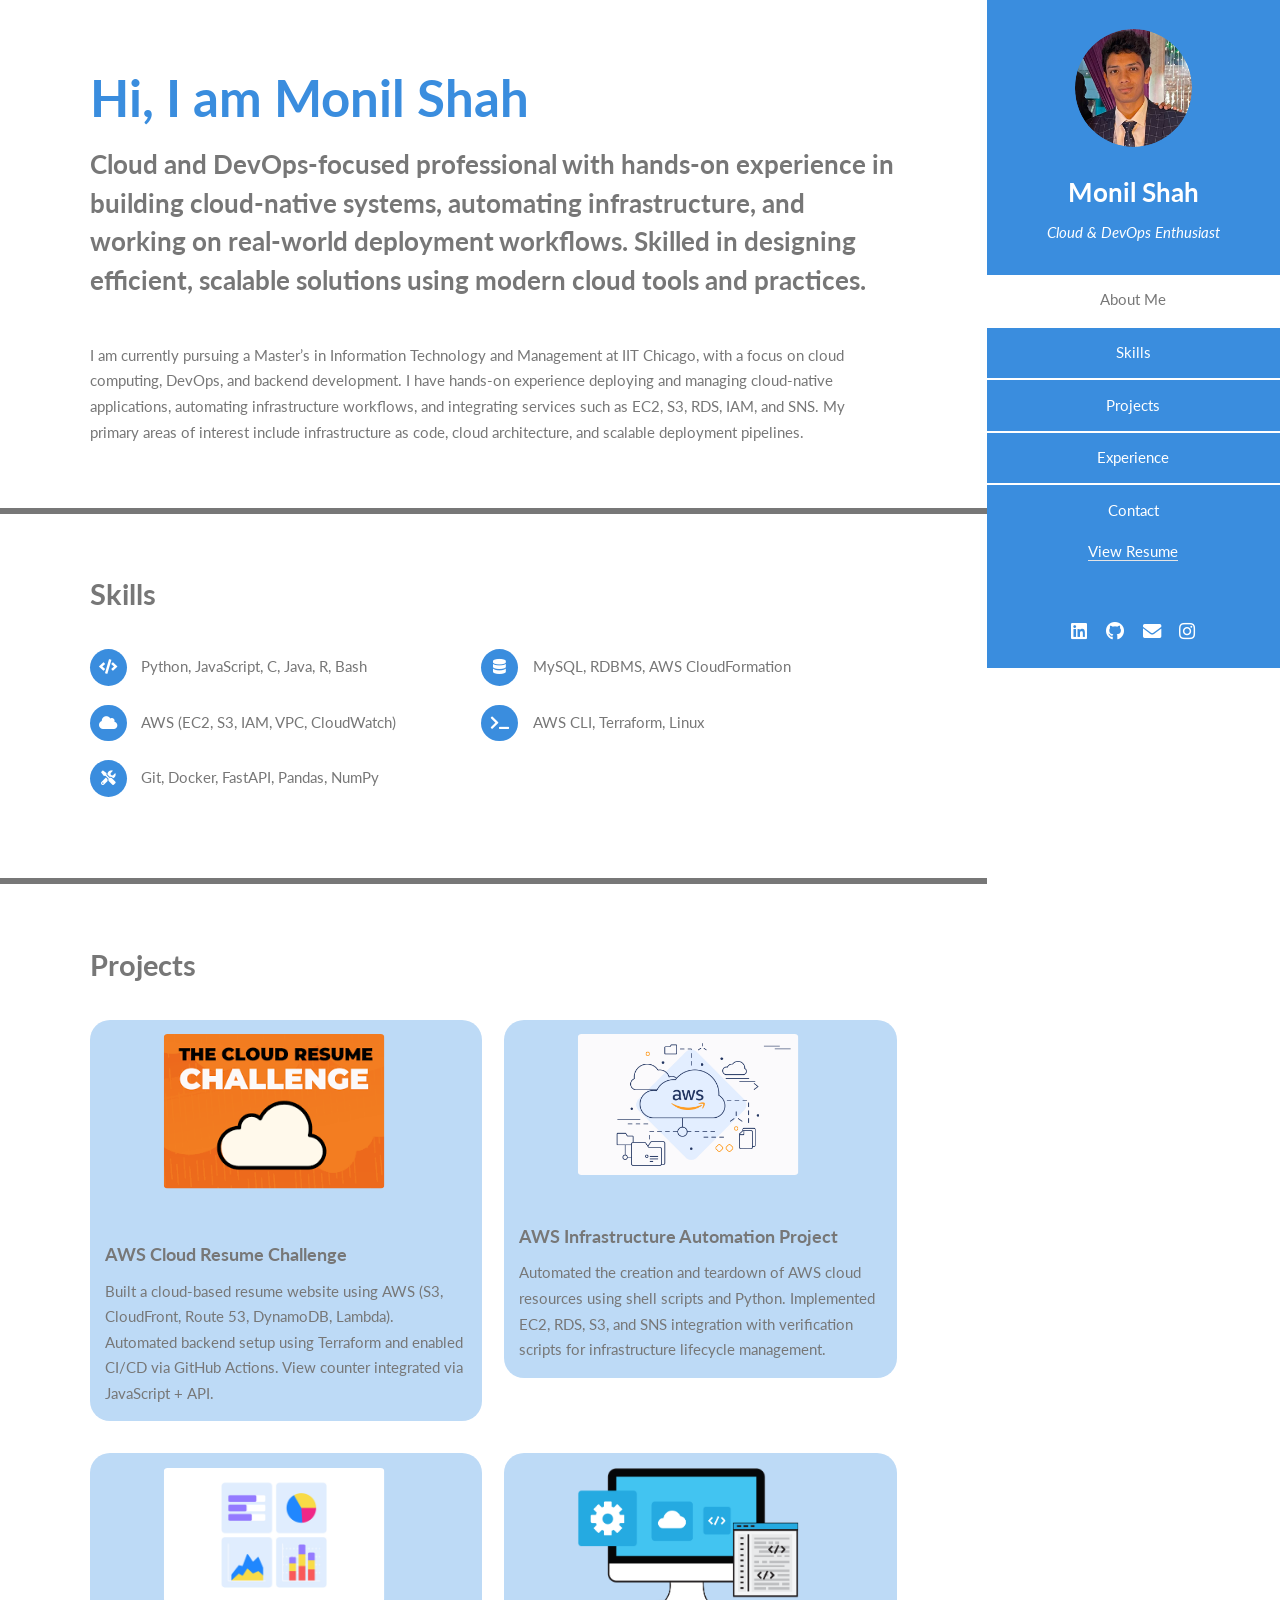
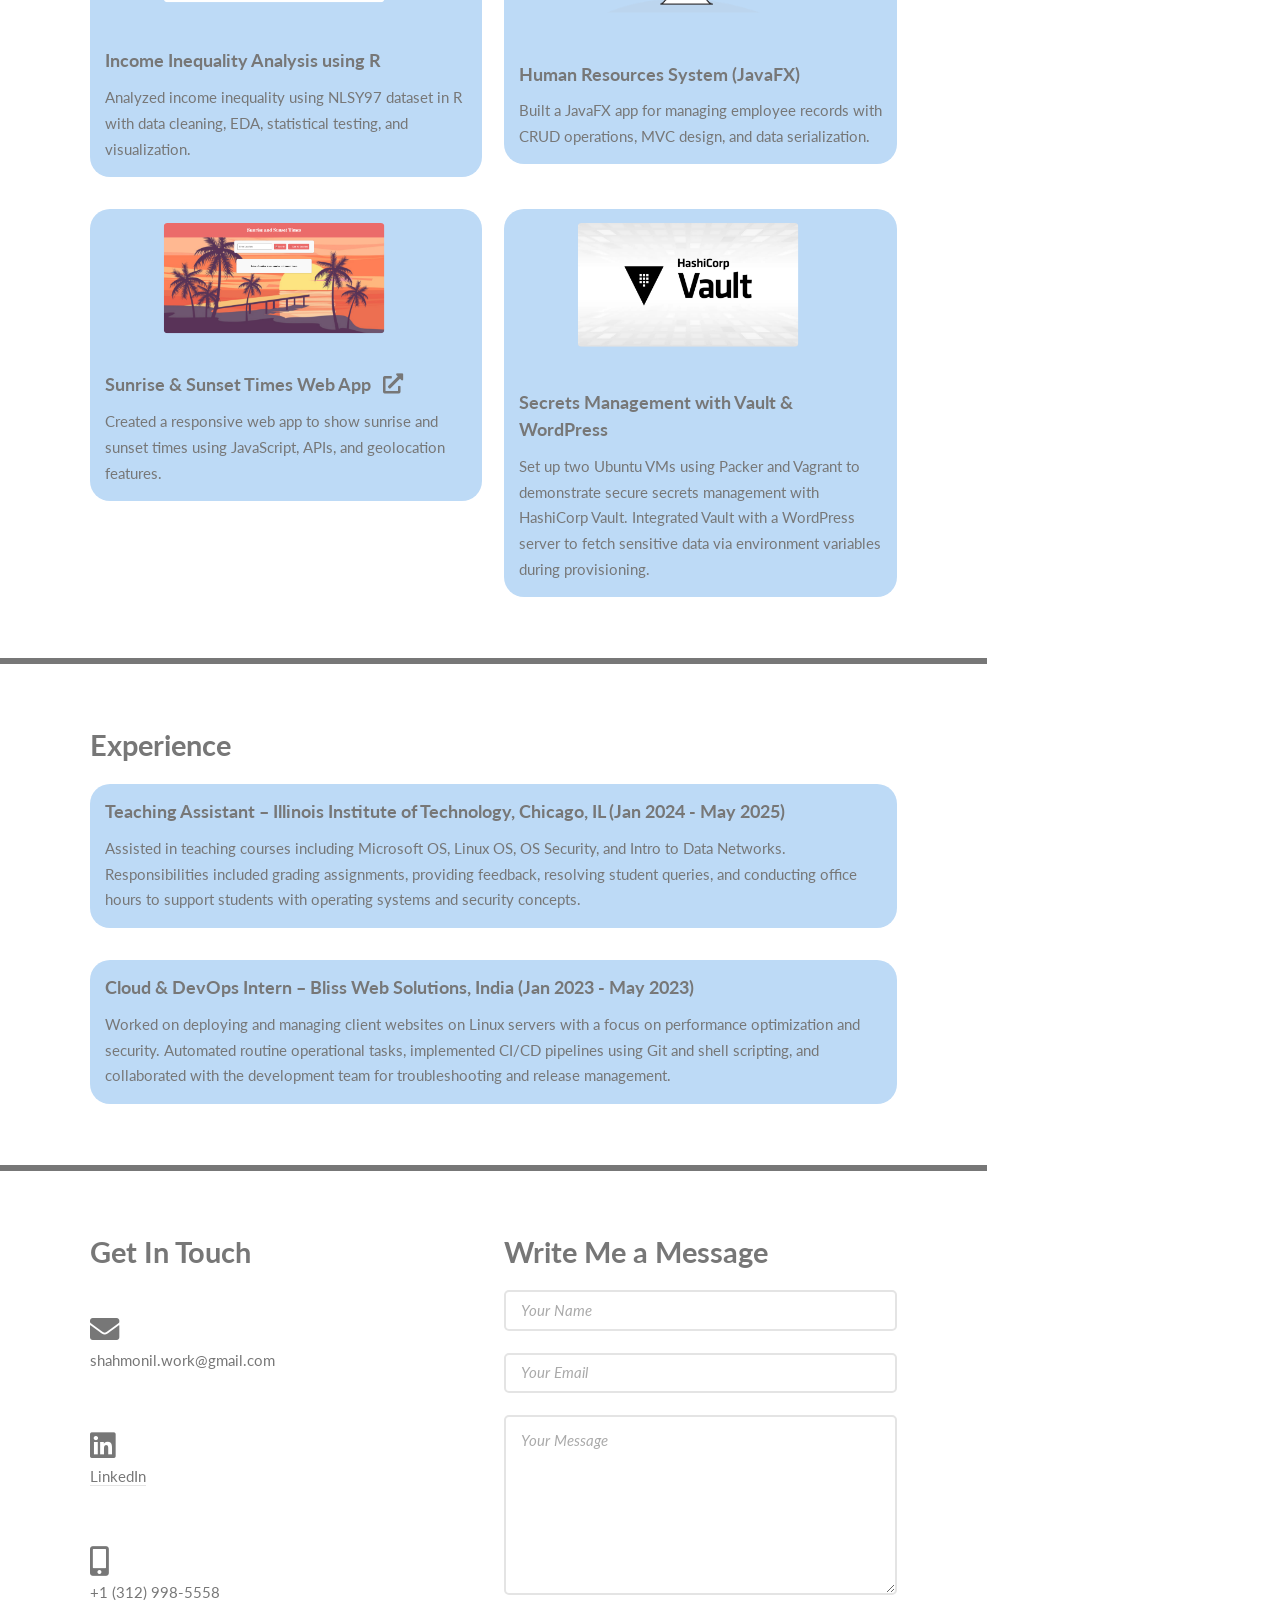
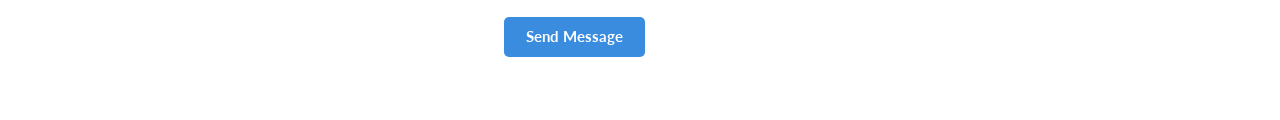
==== index.html @ 6888612b "changed name to index.html for hosting on pages" ====
<!DOCTYPE HTML>

<html>
	<head>
		<title>Monil Shah</title>
		<meta charset="utf-8" />
		<meta name="viewport" content="width=device-width, initial-scale=1, user-scalable=no" />
		<link rel="stylesheet" href="assets/css/main.css" />
	</head>
	<body class="is-preload">

		<!-- Header -->
			<section id="header">
				<header>
					<span class="image avatar"><img src="images/me.jpg" alt="" /></span>
					<h1 id="logo"><a href="#">Monil Shah</a></h1>
					<p>Cloud & DevOps Enthusiast</p>
				</header>
				<nav id="nav">
					<ul>
						<li><a href="#AboutMe" class="active">About Me</a></li>
						<li><a href="#Skills">Skills</a></li>
						<li><a href="#Projects">Projects</a></li>
						<li><a href="#Experience">Experience</a></li>
						<li><a href="#Contact">Contact</a></li>
					</ul>
					<p style="margin-top: 3px;">
						<a href="https://github.com/Monil-23/Portfolio/blob/main/Monil_Resume.pdf" 
						   target="_blank" 
						   rel="noopener noreferrer">
						  View Resume
						</a>
					  </p>

				<!---	<p id="view-counter" style="margin-top: 3px; font-weight: bold;"></p>    #for cloud resume challenge view count -->
				</nav>
				<footer>
					<ul class="icons">
						<li><a href="https://linkedin.com/in/mshah023" class="icon brands fa-linkedin" target="_blank" rel="noopener noreferrer"></a></li>
						<li><a href="https://github.com/Monil-23" class="icon brands fa-github" target="_blank" rel="noopener noreferrer"></a></li>
						<li><a href="mailto:shahmonil.work@gmail.com" class="icon solid fa-envelope" target="_blank" rel="noopener noreferrer"></a></li>
						<li><a href="https://www.instagram.com/monil23_" class="icon brands fa-instagram" target="_blank" rel="noopener noreferrer"></a></li>
					</ul>
				</footer>
			</section>

		<!-- Wrapper -->
			<div id="wrapper">

				<!-- Main -->
					<div id="main">

						<!-- One -->
							<section id="AboutMe">
								<div class="container">
									<header class="major">
										<h2>Hi, I am Monil Shah</h2>
										<p>Cloud and DevOps-focused professional with hands-on experience in building cloud-native systems, automating infrastructure, and working on real-world deployment workflows. Skilled in designing efficient, scalable solutions using modern cloud tools and practices.</p>

									</header>
									<p>I am currently pursuing a Master’s in Information Technology and Management at IIT Chicago, with a focus on cloud computing, DevOps, and backend development.
									   I have hands-on experience deploying and managing cloud-native applications, automating infrastructure workflows, and integrating services such as EC2, S3, RDS, IAM, and SNS. My primary areas of interest include infrastructure as code, cloud architecture, and scalable deployment pipelines.</p>
								</div>
								  
							</section>

						<!-- Two -->
							<section id="Skills">
								<div class="container">
									<h3>Skills</h3>
									<p></p>
									<ul class="feature-icons">
										<li class="icon solid fa-code">Python, JavaScript, C, Java, R, Bash</li>
										<li class="icon solid fa-database">MySQL, RDBMS, AWS CloudFormation</li>
										<li class="icon solid fa-cloud">AWS (EC2, S3, IAM, VPC, CloudWatch)</li>
										<li class="icon solid fa-terminal">AWS CLI, Terraform, Linux</li>
										<li class="icon solid fa-tools">Git, Docker, FastAPI, Pandas, NumPy</li>
									</ul>
									
								</div>
							</section>

						<!-- Three -->
						<section id="Projects">
							<div class="container">
							  <h3>Projects</h3>
							  <p></p>
						  
							  <div class="features">
						  
								<!-- Row 1 -->
								<div class="row">
								  <div class="col-6 col-12-medium">
									<article>
										<a href="https://github.com/Monil-23/aws-cloud-resume-challenge" class="image">
										<img src="images/cloudresume.png" alt="Cloud Resume Challenge Project" />
										</a>
										<div class="inner">
										<h4>
											<a href="https://github.com/Monil-23/aws-cloud-resume-challenge" target="_blank" rel="noopener noreferrer">
											AWS Cloud Resume Challenge
											</a>
										</h4>
										<p>Built a cloud-based resume website using AWS (S3, CloudFront, Route 53, DynamoDB, Lambda). Automated backend setup using Terraform and enabled CI/CD via GitHub Actions. View counter integrated via JavaScript + API.</p>
										</div>
									</article>
								  </div>

								  <div class="col-6 col-12-medium">
									<article>
										<a href="https://github.com/Monil-23/aws-cloud-automation" class="image">
										  <img src="images/aws.png" alt="AWS Automation Project" />
										</a>
										<div class="inner">
										  <h4>
											<a href="https://github.com/Monil-23/aws-cloud-automation" target="_blank" rel="noopener noreferrer">
											  AWS Infrastructure Automation Project
											</a>
										  </h4>
										  <p>Automated the creation and teardown of AWS cloud resources using shell scripts and Python. Implemented EC2, RDS, S3, and SNS integration with verification scripts for infrastructure lifecycle management.</p>
										</div>
									  </article>									  
								  </div>
						  
								  
								</div>
						  
								<!-- Row 2 -->
								<div class="row">
								  <div class="col-6 col-12-medium">
									<article>
									  <a href="https://github.com/Monil-23/r-analysis-income-gender" class="image"><img src="images/data.jpg" alt="" /></a>
									  <div class="inner">
										<h4>
											<a href="https://github.com/Monil-23/r-analysis-income-gender" target="_blank" rel="noopener noreferrer">
												Income Inequality Analysis using R
											</a>
										  </h4>
										<p>Analyzed income inequality using NLSY97 dataset in R with data cleaning, EDA, statistical testing, and visualization.</p>
									  </div>
									</article>
								  </div>

								  <div class="col-6 col-12-medium">
									<article>
									  <a href="https://github.com/Monil-23/JavaProject" class="image"><img src="images/java.png" alt="" /></a>
									  <div class="inner">
										<h4>
											<a href="https://github.com/Monil-23/JavaProject" target="_blank" rel="noopener noreferrer">
												Human Resources System (JavaFX)
											</a>
										  </h4>
										<p>Built a JavaFX app for managing employee records with CRUD operations, MVC design, and data serialization.</p>
									  </div>
									</article>
								  </div>
								</div>
								  
								  
						  
								<!-- Row 3 -->
								<div class="row">
								  <div class="col-6 col-12-medium">
									<article>
									  <a href="https://github.com/Monil-23/WebApp" class="image"><img src="images/Web.png" alt="" /></a>
									  <div class="inner">

										<h4>
											<a href="https://github.com/Monil-23/WebApp" target="_blank" rel="noopener noreferrer">
												Sunrise & Sunset Times Web App &nbsp; 
											</a>
											<a href="https://monil-23.github.io/WebApp/" target="_blank" class="icon solid fa-external-link-alt" style="font-size: 1.1em;" title="Go to website"></a>
										  </h4>

										<p>Created a responsive web app to show sunrise and sunset times using JavaScript, APIs, and geolocation features.</p>
									  </div>
									</article>
								  </div>

								  <div class="col-6 col-12-medium">
									<article>
									  <a href="https://github.com/Monil-23/vault-packer-wordpress-project" class="image"><img src="images/vault.jpg" alt="" /></a>
									  <div class="inner">
										<h4>
											<a href="https://github.com/Monil-23/vault-packer-wordpress-project" target="_blank" rel="noopener noreferrer">
												Secrets Management with Vault & WordPress
											</a>
										  </h4>
										<p>Set up two Ubuntu VMs using Packer and Vagrant to demonstrate secure secrets management with HashiCorp Vault. Integrated Vault with a WordPress server to fetch sensitive data via environment variables during provisioning.</p>
									  </div>
									</article>
								  </div>
						  
								 <!-- <div class="col-6 col-12-medium">
									<article>
									  <a href="#" class="image"><img src="images/pic02.jpg" alt="" /></a>
									  <div class="inner">
										<h4>Project 6 Title</h4>
										<p>Short description of your 6th project goes here. Add key features or tech stack summary.</p>
									  </div>
									</article>
								  </div>-->
								</div>
						  
							  </div> 
						  
							</div>
						  </section>
						  
					
						<!-- four -->
						<section id="Experience">
							<div class="container">
							  <h3>Experience</h3>
						  
							  <div class="features">
						  
								<div class="row">
									<div class="col-12">
										<article>
											<div class="inner">
											  <h4>Teaching Assistant – Illinois Institute of Technology, Chicago, IL (Jan 2024 - May 2025)</h4>
											  <p>Assisted in teaching courses including Microsoft OS, Linux OS, OS Security, and Intro to Data Networks. Responsibilities included grading assignments, providing feedback, resolving student queries, and conducting office hours to support students with operating systems and security concepts.</p>
											</div>
										  </article>									  
									</div>
								  <div class="col-12">
									<article>
										<div class="inner">
										  <h4>Cloud & DevOps Intern – Bliss Web Solutions, India (Jan 2023 - May 2023)</h4>
										  <p>Worked on deploying and managing client websites on Linux servers with a focus on performance optimization and security. Automated routine operational tasks, implemented CI/CD pipelines using Git and shell scripting, and collaborated with the development team for troubleshooting and release management.</p>
										</div>
									  </article>
									  
								  </div>
						  	   </div>
						  	 </div>
							</div>
						  </section>

							<section id="Contact">
								<div class="container">
								  <div class="row">
							  
									<div class="col-6 col-12-medium">
										<h3>Get In Touch</h3><br>
									  
										<div class="contact-info">
									  
										  <p>
											<a href="mailto:shahmonil.work@gmail.com" class="icon solid fa-envelope fa-2x" target="_blank" rel="noopener noreferrer">
											  <span class="label">Email</span>
											</a><br>
											shahmonil.work@gmail.com
										  </p><br>
									  
										  <p>
											<a href="https://linkedin.com/in/mshah023" class="icon brands fa-linkedin fa-2x" target="_blank" rel="noopener noreferrer"></a><br>
											<a href="https://linkedin.com/in/mshah023" target="_blank" rel="noopener noreferrer">
											  LinkedIn
											</a>
										  </p>
										  <br>
									  
										  <p>
											<i class="icon solid fa-mobile-alt fa-2x"></i><br>
											+1 (312) 998-5558
										  </p>
									  
										</div>
									  </div>
									  
							  
									<!-- RIGHT SIDE -->
									<div class="col-6 col-12-medium">
									  <h3>Write Me a Message</h3>
									  <form method="post" action="#">
										<div class="row gtr-uniform">
										  <div class="col-12">
											<input type="text" name="name" id="name" placeholder="Your Name" />
										  </div>
										  <div class="col-12">
											<input type="email" name="email" id="email" placeholder="Your Email" />
										  </div>
										  <div class="col-12">
											<textarea name="message" id="message" placeholder="Your Message" rows="6"></textarea>
										  </div>
										  <div class="col-12">
											<ul class="actions">
											  <li><input type="submit" value="Send Message" class="primary" /></li>
											</ul>
										  </div>
										</div>
									  </form>
									</div>
							  
								  </div>
								</div>
							  </section>
					</div>

			</div>

		<!-- Scripts -->
			<script src="assets/js/jquery.min.js"></script>
			<script src="assets/js/jquery.scrollex.min.js"></script>
			<script src="assets/js/jquery.scrolly.min.js"></script>
			<script src="assets/js/browser.min.js"></script>
			<script src="assets/js/breakpoints.min.js"></script>
			<script src="assets/js/util.js"></script>
			<script src="assets/js/main.js"></script>

	</body>
</html>
---- assets/css/main.css ----
@import url("fontawesome-all.min.css");
@import url("https://fonts.googleapis.com/css?family=Lato:400,400italic,700,700italic|Source+Code+Pro:400");


html, body, div, span, applet, object,
iframe, h1, h2, h3, h4, h5, h6, p, blockquote,
pre, a, abbr, acronym, address, big, cite,
code, del, dfn, em, img, ins, kbd, q, s, samp,
small, strike, strong, sub, sup, tt, var, b,
u, i, center, dl, dt, dd, ol, ul, li, fieldset,
form, label, legend, table, caption, tbody,
tfoot, thead, tr, th, td, article, aside,
canvas, details, embed, figure, figcaption,
footer, header, hgroup, menu, nav, output, ruby,
section, summary, time, mark, audio, video {
	margin: 0;
	padding: 0;
	border: 0;
	font-size: 100%;
	font: inherit;
	vertical-align: baseline;}

article, aside, details, figcaption, figure,
footer, header, hgroup, menu, nav, section {
	display: block;}

body {
	line-height: 1;
}

ol, ul {
	list-style: none;
}

blockquote, q {
	quotes: none;
}

	blockquote:before, blockquote:after, q:before, q:after {
		content: '';
		content: none;
	}

table {
	border-collapse: collapse;
	border-spacing: 0;
}

body {
	-webkit-text-size-adjust: none;
}

mark {
	background-color: transparent;
	color: inherit;
}

input::-moz-focus-inner {
	border: 0;
	padding: 0;
}

input, select, textarea {
	-moz-appearance: none;
	-webkit-appearance: none;
	-ms-appearance: none;
	appearance: none;
}

/* Basic */

	html {
		box-sizing: border-box;
	}

	*, *:before, *:after {
		box-sizing: inherit;
	}

	body {
		background-color: #ffffff;
  		
	}

		body.is-preload *, body.is-preload *:before, body.is-preload *:after {
			-moz-animation: none !important;
			-webkit-animation: none !important;
			-ms-animation: none !important;
			animation: none !important;
			-moz-transition: none !important;
			-webkit-transition: none !important;
			-ms-transition: none !important;
			transition: none !important;
		}

	body, input, select, textarea {
		color: #777;   /* linkedin, mail and phone section and sub writings*/
		font-family: "Lato", sans-serif;
		font-size: 16pt;
		font-weight: 400;
		line-height: 1.75em;
	}

	a {
		-moz-transition: color 0.2s ease-in-out, border-color 0.2s ease-in-out;
		-webkit-transition: color 0.2s ease-in-out, border-color 0.2s ease-in-out;
		-ms-transition: color 0.2s ease-in-out, border-color 0.2s ease-in-out;
		transition: color 0.2s ease-in-out, border-color 0.2s ease-in-out;
		border-bottom: solid 1px #e4e4e4;
		color: inherit;
		text-decoration: none;
	}

		a:hover {
			border-bottom-color: transparent;
			color: #e8e4e4 !important; /* links hovering  */
		}

	strong, b {
		color: #777;
		font-weight: 700;
	}

	em, i {
		font-style: italic;
	}

	p {
		margin: 0 0 2.25em 0;
	}

	h1, h2, h3, h4, h5, h6 {
		color: #777;
		font-weight: 700;
		line-height: 1em;
		margin: 0 0 0.5625em 0;
	}

		h1 a, h2 a, h3 a, h4 a, h5 a, h6 a {
			border: 0;
			color: inherit;
			text-decoration: none;
		}

	h2 {
		font-size: 2em;
		line-height: 1.5em;
	}

	h3 {
		font-size: 2em;
		line-height: 1.5em;
	}

	h4 {
		font-size: 1.25em;
		line-height: 1.5em;
	}

	h5 {
		font-size: 0.9em;
		line-height: 1.5em;
	}

	h6 {
		font-size: 0.7em;
		line-height: 1.5em;
	}

	sub {
		font-size: 0.8em;
		position: relative;
		top: 0.5em;
	}

	sup {
		font-size: 0.8em;
		position: relative;
		top: -0.5em;
	}

	hr {
		border: 0;
		border-bottom: solid 2px #f4f4f4;
		margin: 2.25em 0;
	}

		hr.major {
			margin: 3.375em 0;
		}

	blockquote {
		border-left: solid 8px #777; /* don't know */
		font-style: italic;
		margin: 0 0 2.25em 0;
		padding: 0.5em 0 0.5em 2em;
	}

	code {
		background: #f4f4f4;
		border-radius: 5px;
		color: #555;
		font-family: "Source Code Pro", monospace;
		font-size: 0.9em;
		margin: 0 0.25em;
		padding: 0.25em 0.65em;
	}

	pre {
		font-family: "Source Code Pro", monospace;
		font-size: 0.9em;
		margin: 0 0 2.25em 0;
	}

		pre code {
			-webkit-overflow-scrolling: touch;
			display: block;
			line-height: 1.5em;
			overflow-x: auto;
			padding: 1em 1.5em;
		}

	.align-left {
		text-align: left;
	}

	.align-center {
		text-align: center;
	}

	.align-right {
		text-align: right;
	}

/* Row */

	.row {
		display: flex;
		flex-wrap: wrap;
		box-sizing: border-box;
		align-items: stretch;
	}

		.row > * {
			box-sizing: border-box;
		}

		.row.gtr-uniform > * > :last-child {
			margin-bottom: 0;
		}

		.row.aln-left {
			justify-content: flex-start;
		}

		.row.aln-center {
			justify-content: center;
		}

		.row.aln-right {
			justify-content: flex-end;
		}

		.row.aln-top {
			align-items: flex-start;
		}

		.row.aln-middle {
			align-items: center;
		}

		.row.aln-bottom {
			align-items: flex-end;
		}

		.row > .imp {
			order: -1;
		}

		.row > .col-1 {
			width: 8.33333%;
		}

		.row > .off-1 {
			margin-left: 8.33333%;
		}

		.row > .col-2 {
			width: 16.66667%;
		}

		.row > .off-2 {
			margin-left: 16.66667%;
		}

		.row > .col-3 {
			width: 25%;
		}

		.row > .off-3 {
			margin-left: 25%;
		}

		.row > .col-4 {
			width: 33.33333%;
		}

		.row > .off-4 {
			margin-left: 33.33333%;
		}

		.row > .col-5 {
			width: 41.66667%;
		}

		.row > .off-5 {
			margin-left: 41.66667%;
		}

		.row > .col-6 {
			width: 50%;
		}

		.row > .off-6 {
			margin-left: 50%;
		}

		.row > .col-7 {
			width: 58.33333%;
		}

		.row > .off-7 {
			margin-left: 58.33333%;
		}

		.row > .col-8 {
			width: 66.66667%;
		}

		.row > .off-8 {
			margin-left: 66.66667%;
		}

		.row > .col-9 {
			width: 75%;
		}

		.row > .off-9 {
			margin-left: 75%;
		}

		.row > .col-10 {
			width: 83.33333%;
		}

		.row > .off-10 {
			margin-left: 83.33333%;
		}

		.row > .col-11 {
			width: 91.66667%;
		}

		.row > .off-11 {
			margin-left: 91.66667%;
		}

		.row > .col-12 {
			width: 100%;
		}

		.row > .off-12 {
			margin-left: 100%;
		}

		.row.gtr-0 {
			margin-top: 0;
			margin-left: 0em;
		}

			.row.gtr-0 > * {
				padding: 0 0 0 0em;
			}

			.row.gtr-0.gtr-uniform {
				margin-top: 0em;
			}

				.row.gtr-0.gtr-uniform > * {
					padding-top: 0em;
				}

		.row.gtr-25 {
			margin-top: 0;
			margin-left: -0.5em;
		}

			.row.gtr-25 > * {
				padding: 0 0 0 0.5em;
			}

			.row.gtr-25.gtr-uniform {
				margin-top: -0.5em;
			}

				.row.gtr-25.gtr-uniform > * {
					padding-top: 0.5em;
				}

		.row.gtr-50 {
			margin-top: 0;
			margin-left: -1em;
		}

			.row.gtr-50 > * {
				padding: 0 0 0 1em;
			}

			.row.gtr-50.gtr-uniform {
				margin-top: -1em;
			}

				.row.gtr-50.gtr-uniform > * {
					padding-top: 1em;
				}

		.row {
			margin-top: 0;
			margin-left: -2em;
		}

			.row > * {
				padding: 0 0 0 2em;
			}

			.row.gtr-uniform {
				margin-top: -2em;
			}

				.row.gtr-uniform > * {
					padding-top: 2em;
				}

		.row.gtr-150 {
			margin-top: 0;
			margin-left: -3em;
		}

			.row.gtr-150 > * {
				padding: 0 0 0 3em;
			}

			.row.gtr-150.gtr-uniform {
				margin-top: -3em;
			}

				.row.gtr-150.gtr-uniform > * {
					padding-top: 3em;
				}

		.row.gtr-200 {
			margin-top: 0;
			margin-left: -4em;
		}

			.row.gtr-200 > * {
				padding: 0 0 0 4em;
			}

			.row.gtr-200.gtr-uniform {
				margin-top: -4em;
			}

				.row.gtr-200.gtr-uniform > * {
					padding-top: 4em;
				}

		@media screen and (max-width: 1680px) {

			.row {
				display: flex;
				flex-wrap: wrap;
				box-sizing: border-box;
				align-items: stretch;
			}

				.row > * {
					box-sizing: border-box;
				}

				.row.gtr-uniform > * > :last-child {
					margin-bottom: 0;
				}

				.row.aln-left {
					justify-content: flex-start;
				}

				.row.aln-center {
					justify-content: center;
				}

				.row.aln-right {
					justify-content: flex-end;
				}

				.row.aln-top {
					align-items: flex-start;
				}

				.row.aln-middle {
					align-items: center;
				}

				.row.aln-bottom {
					align-items: flex-end;
				}

				.row > .imp-xlarge {
					order: -1;
				}

				.row > .col-1-xlarge {
					width: 8.33333%;
				}

				.row > .off-1-xlarge {
					margin-left: 8.33333%;
				}

				.row > .col-2-xlarge {
					width: 16.66667%;
				}

				.row > .off-2-xlarge {
					margin-left: 16.66667%;
				}

				.row > .col-3-xlarge {
					width: 25%;
				}

				.row > .off-3-xlarge {
					margin-left: 25%;
				}

				.row > .col-4-xlarge {
					width: 33.33333%;
				}

				.row > .off-4-xlarge {
					margin-left: 33.33333%;
				}

				.row > .col-5-xlarge {
					width: 41.66667%;
				}

				.row > .off-5-xlarge {
					margin-left: 41.66667%;
				}

				.row > .col-6-xlarge {
					width: 50%;
				}

				.row > .off-6-xlarge {
					margin-left: 50%;
				}

				.row > .col-7-xlarge {
					width: 58.33333%;
				}

				.row > .off-7-xlarge {
					margin-left: 58.33333%;
				}

				.row > .col-8-xlarge {
					width: 66.66667%;
				}

				.row > .off-8-xlarge {
					margin-left: 66.66667%;
				}

				.row > .col-9-xlarge {
					width: 75%;
				}

				.row > .off-9-xlarge {
					margin-left: 75%;
				}

				.row > .col-10-xlarge {
					width: 83.33333%;
				}

				.row > .off-10-xlarge {
					margin-left: 83.33333%;
				}

				.row > .col-11-xlarge {
					width: 91.66667%;
				}

				.row > .off-11-xlarge {
					margin-left: 91.66667%;
				}

				.row > .col-12-xlarge {
					width: 100%;
				}

				.row > .off-12-xlarge {
					margin-left: 100%;
				}

				.row.gtr-0 {
					margin-top: 0;
					margin-left: 0em;
				}

					.row.gtr-0 > * {
						padding: 0 0 0 0em;
					}

					.row.gtr-0.gtr-uniform {
						margin-top: 0em;
					}

						.row.gtr-0.gtr-uniform > * {
							padding-top: 0em;
						}

				.row.gtr-25 {
					margin-top: 0;
					margin-left: -0.5em;
				}

					.row.gtr-25 > * {
						padding: 0 0 0 0.5em;
					}

					.row.gtr-25.gtr-uniform {
						margin-top: -0.5em;
					}

						.row.gtr-25.gtr-uniform > * {
							padding-top: 0.5em;
						}

				.row.gtr-50 {
					margin-top: 0;
					margin-left: -1em;
				}

					.row.gtr-50 > * {
						padding: 0 0 0 1em;
					}

					.row.gtr-50.gtr-uniform {
						margin-top: -1em;
					}

						.row.gtr-50.gtr-uniform > * {
							padding-top: 1em;
						}

				.row {
					margin-top: 0;
					margin-left: -2em;
				}

					.row > * {
						padding: 0 0 0 2em;
					}

					.row.gtr-uniform {
						margin-top: -2em;
					}

						.row.gtr-uniform > * {
							padding-top: 2em;
						}

				.row.gtr-150 {
					margin-top: 0;
					margin-left: -3em;
				}

					.row.gtr-150 > * {
						padding: 0 0 0 3em;
					}

					.row.gtr-150.gtr-uniform {
						margin-top: -3em;
					}

						.row.gtr-150.gtr-uniform > * {
							padding-top: 3em;
						}

				.row.gtr-200 {
					margin-top: 0;
					margin-left: -4em;
				}

					.row.gtr-200 > * {
						padding: 0 0 0 4em;
					}

					.row.gtr-200.gtr-uniform {
						margin-top: -4em;
					}

						.row.gtr-200.gtr-uniform > * {
							padding-top: 4em;
						}

		}

		@media screen and (max-width: 1280px) {

			.row {
				display: flex;
				flex-wrap: wrap;
				box-sizing: border-box;
				align-items: stretch;
			}

				.row > * {
					box-sizing: border-box;
				}

				.row.gtr-uniform > * > :last-child {
					margin-bottom: 0;
				}

				.row.aln-left {
					justify-content: flex-start;
				}

				.row.aln-center {
					justify-content: center;
				}

				.row.aln-right {
					justify-content: flex-end;
				}

				.row.aln-top {
					align-items: flex-start;
				}

				.row.aln-middle {
					align-items: center;
				}

				.row.aln-bottom {
					align-items: flex-end;
				}

				.row > .imp-large {
					order: -1;
				}

				.row > .col-1-large {
					width: 8.33333%;
				}

				.row > .off-1-large {
					margin-left: 8.33333%;
				}

				.row > .col-2-large {
					width: 16.66667%;
				}

				.row > .off-2-large {
					margin-left: 16.66667%;
				}

				.row > .col-3-large {
					width: 25%;
				}

				.row > .off-3-large {
					margin-left: 25%;
				}

				.row > .col-4-large {
					width: 33.33333%;
				}

				.row > .off-4-large {
					margin-left: 33.33333%;
				}

				.row > .col-5-large {
					width: 41.66667%;
				}

				.row > .off-5-large {
					margin-left: 41.66667%;
				}

				.row > .col-6-large {
					width: 50%;
				}

				.row > .off-6-large {
					margin-left: 50%;
				}

				.row > .col-7-large {
					width: 58.33333%;
				}

				.row > .off-7-large {
					margin-left: 58.33333%;
				}

				.row > .col-8-large {
					width: 66.66667%;
				}

				.row > .off-8-large {
					margin-left: 66.66667%;
				}

				.row > .col-9-large {
					width: 75%;
				}

				.row > .off-9-large {
					margin-left: 75%;
				}

				.row > .col-10-large {
					width: 83.33333%;
				}

				.row > .off-10-large {
					margin-left: 83.33333%;
				}

				.row > .col-11-large {
					width: 91.66667%;
				}

				.row > .off-11-large {
					margin-left: 91.66667%;
				}

				.row > .col-12-large {
					width: 100%;
				}

				.row > .off-12-large {
					margin-left: 100%;
				}

				.row.gtr-0 {
					margin-top: 0;
					margin-left: 0em;
				}

					.row.gtr-0 > * {
						padding: 0 0 0 0em;
					}

					.row.gtr-0.gtr-uniform {
						margin-top: 0em;
					}

						.row.gtr-0.gtr-uniform > * {
							padding-top: 0em;
						}

				.row.gtr-25 {
					margin-top: 0;
					margin-left: -0.375em;
				}

					.row.gtr-25 > * {
						padding: 0 0 0 0.375em;
					}

					.row.gtr-25.gtr-uniform {
						margin-top: -0.375em;
					}

						.row.gtr-25.gtr-uniform > * {
							padding-top: 0.375em;
						}

				.row.gtr-50 {
					margin-top: 0;
					margin-left: -0.75em;
				}

					.row.gtr-50 > * {
						padding: 0 0 0 0.75em;
					}

					.row.gtr-50.gtr-uniform {
						margin-top: -0.75em;
					}

						.row.gtr-50.gtr-uniform > * {
							padding-top: 0.75em;
						}

				.row {
					margin-top: 0;
					margin-left: -1.5em;
				}

					.row > * {
						padding: 0 0 0 1.5em;
					}

					.row.gtr-uniform {
						margin-top: -1.5em;
					}

						.row.gtr-uniform > * {
							padding-top: 1.5em;
						}

				.row.gtr-150 {
					margin-top: 0;
					margin-left: -2.25em;
				}

					.row.gtr-150 > * {
						padding: 0 0 0 2.25em;
					}

					.row.gtr-150.gtr-uniform {
						margin-top: -2.25em;
					}

						.row.gtr-150.gtr-uniform > * {
							padding-top: 2.25em;
						}

				.row.gtr-200 {
					margin-top: 0;
					margin-left: -3em;
				}

					.row.gtr-200 > * {
						padding: 0 0 0 3em;
					}

					.row.gtr-200.gtr-uniform {
						margin-top: -3em;
					}

						.row.gtr-200.gtr-uniform > * {
							padding-top: 3em;
						}

		}

		@media screen and (max-width: 1024px) {

			.row {
				display: flex;
				flex-wrap: wrap;
				box-sizing: border-box;
				align-items: stretch;
			}

				.row > * {
					box-sizing: border-box;
				}

				.row.gtr-uniform > * > :last-child {
					margin-bottom: 0;
				}

				.row.aln-left {
					justify-content: flex-start;
				}

				.row.aln-center {
					justify-content: center;
				}

				.row.aln-right {
					justify-content: flex-end;
				}

				.row.aln-top {
					align-items: flex-start;
				}

				.row.aln-middle {
					align-items: center;
				}

				.row.aln-bottom {
					align-items: flex-end;
				}

				.row > .imp-medium {
					order: -1;
				}

				.row > .col-1-medium {
					width: 8.33333%;
				}

				.row > .off-1-medium {
					margin-left: 8.33333%;
				}

				.row > .col-2-medium {
					width: 16.66667%;
				}

				.row > .off-2-medium {
					margin-left: 16.66667%;
				}

				.row > .col-3-medium {
					width: 25%;
				}

				.row > .off-3-medium {
					margin-left: 25%;
				}

				.row > .col-4-medium {
					width: 33.33333%;
				}

				.row > .off-4-medium {
					margin-left: 33.33333%;
				}

				.row > .col-5-medium {
					width: 41.66667%;
				}

				.row > .off-5-medium {
					margin-left: 41.66667%;
				}

				.row > .col-6-medium {
					width: 50%;
				}

				.row > .off-6-medium {
					margin-left: 50%;
				}

				.row > .col-7-medium {
					width: 58.33333%;
				}

				.row > .off-7-medium {
					margin-left: 58.33333%;
				}

				.row > .col-8-medium {
					width: 66.66667%;
				}

				.row > .off-8-medium {
					margin-left: 66.66667%;
				}

				.row > .col-9-medium {
					width: 75%;
				}

				.row > .off-9-medium {
					margin-left: 75%;
				}

				.row > .col-10-medium {
					width: 83.33333%;
				}

				.row > .off-10-medium {
					margin-left: 83.33333%;
				}

				.row > .col-11-medium {
					width: 91.66667%;
				}

				.row > .off-11-medium {
					margin-left: 91.66667%;
				}

				.row > .col-12-medium {
					width: 100%;
				}

				.row > .off-12-medium {
					margin-left: 100%;
				}

				.row.gtr-0 {
					margin-top: 0;
					margin-left: 0em;
				}

					.row.gtr-0 > * {
						padding: 0 0 0 0em;
					}

					.row.gtr-0.gtr-uniform {
						margin-top: 0em;
					}

						.row.gtr-0.gtr-uniform > * {
							padding-top: 0em;
						}

				.row.gtr-25 {
					margin-top: 0;
					margin-left: -0.375em;
				}

					.row.gtr-25 > * {
						padding: 0 0 0 0.375em;
					}

					.row.gtr-25.gtr-uniform {
						margin-top: -0.375em;
					}

						.row.gtr-25.gtr-uniform > * {
							padding-top: 0.375em;
						}

				.row.gtr-50 {
					margin-top: 0;
					margin-left: -0.75em;
				}

					.row.gtr-50 > * {
						padding: 0 0 0 0.75em;
					}

					.row.gtr-50.gtr-uniform {
						margin-top: -0.75em;
					}

						.row.gtr-50.gtr-uniform > * {
							padding-top: 0.75em;
						}

				.row {
					margin-top: 0;
					margin-left: -1.5em;
				}

					.row > * {
						padding: 0 0 0 1.5em;
					}

					.row.gtr-uniform {
						margin-top: -1.5em;
					}

						.row.gtr-uniform > * {
							padding-top: 1.5em;
						}

				.row.gtr-150 {
					margin-top: 0;
					margin-left: -2.25em;
				}

					.row.gtr-150 > * {
						padding: 0 0 0 2.25em;
					}

					.row.gtr-150.gtr-uniform {
						margin-top: -2.25em;
					}

						.row.gtr-150.gtr-uniform > * {
							padding-top: 2.25em;
						}

				.row.gtr-200 {
					margin-top: 0;
					margin-left: -3em;
				}

					.row.gtr-200 > * {
						padding: 0 0 0 3em;
					}

					.row.gtr-200.gtr-uniform {
						margin-top: -3em;
					}

						.row.gtr-200.gtr-uniform > * {
							padding-top: 3em;
						}

		}

		@media screen and (max-width: 736px) {

			.row {
				display: flex;
				flex-wrap: wrap;
				box-sizing: border-box;
				align-items: stretch;
			}

				.row > * {
					box-sizing: border-box;
				}

				.row.gtr-uniform > * > :last-child {
					margin-bottom: 0;
				}

				.row.aln-left {
					justify-content: flex-start;
				}

				.row.aln-center {
					justify-content: center;
				}

				.row.aln-right {
					justify-content: flex-end;
				}

				.row.aln-top {
					align-items: flex-start;
				}

				.row.aln-middle {
					align-items: center;
				}

				.row.aln-bottom {
					align-items: flex-end;
				}

				.row > .imp-small {
					order: -1;
				}

				.row > .col-1-small {
					width: 8.33333%;
				}

				.row > .off-1-small {
					margin-left: 8.33333%;
				}

				.row > .col-2-small {
					width: 16.66667%;
				}

				.row > .off-2-small {
					margin-left: 16.66667%;
				}

				.row > .col-3-small {
					width: 25%;
				}

				.row > .off-3-small {
					margin-left: 25%;
				}

				.row > .col-4-small {
					width: 33.33333%;
				}

				.row > .off-4-small {
					margin-left: 33.33333%;
				}

				.row > .col-5-small {
					width: 41.66667%;
				}

				.row > .off-5-small {
					margin-left: 41.66667%;
				}

				.row > .col-6-small {
					width: 50%;
				}

				.row > .off-6-small {
					margin-left: 50%;
				}

				.row > .col-7-small {
					width: 58.33333%;
				}

				.row > .off-7-small {
					margin-left: 58.33333%;
				}

				.row > .col-8-small {
					width: 66.66667%;
				}

				.row > .off-8-small {
					margin-left: 66.66667%;
				}

				.row > .col-9-small {
					width: 75%;
				}

				.row > .off-9-small {
					margin-left: 75%;
				}

				.row > .col-10-small {
					width: 83.33333%;
				}

				.row > .off-10-small {
					margin-left: 83.33333%;
				}

				.row > .col-11-small {
					width: 91.66667%;
				}

				.row > .off-11-small {
					margin-left: 91.66667%;
				}

				.row > .col-12-small {
					width: 100%;
				}

				.row > .off-12-small {
					margin-left: 100%;
				}

				.row.gtr-0 {
					margin-top: 0;
					margin-left: 0em;
				}

					.row.gtr-0 > * {
						padding: 0 0 0 0em;
					}

					.row.gtr-0.gtr-uniform {
						margin-top: 0em;
					}

						.row.gtr-0.gtr-uniform > * {
							padding-top: 0em;
						}

				.row.gtr-25 {
					margin-top: 0;
					margin-left: -0.3125em;
				}

					.row.gtr-25 > * {
						padding: 0 0 0 0.3125em;
					}

					.row.gtr-25.gtr-uniform {
						margin-top: -0.3125em;
					}

						.row.gtr-25.gtr-uniform > * {
							padding-top: 0.3125em;
						}

				.row.gtr-50 {
					margin-top: 0;
					margin-left: -0.625em;
				}

					.row.gtr-50 > * {
						padding: 0 0 0 0.625em;
					}

					.row.gtr-50.gtr-uniform {
						margin-top: -0.625em;
					}

						.row.gtr-50.gtr-uniform > * {
							padding-top: 0.625em;
						}

				.row {
					margin-top: 0;
					margin-left: -1.25em;
				}

					.row > * {
						padding: 0 0 0 1.25em;
					}

					.row.gtr-uniform {
						margin-top: -1.25em;
					}

						.row.gtr-uniform > * {
							padding-top: 1.25em;
						}

				.row.gtr-150 {
					margin-top: 0;
					margin-left: -1.875em;
				}

					.row.gtr-150 > * {
						padding: 0 0 0 1.875em;
					}

					.row.gtr-150.gtr-uniform {
						margin-top: -1.875em;
					}

						.row.gtr-150.gtr-uniform > * {
							padding-top: 1.875em;
						}

				.row.gtr-200 {
					margin-top: 0;
					margin-left: -2.5em;
				}

					.row.gtr-200 > * {
						padding: 0 0 0 2.5em;
					}

					.row.gtr-200.gtr-uniform {
						margin-top: -2.5em;
					}

						.row.gtr-200.gtr-uniform > * {
							padding-top: 2.5em;
						}

		}

		@media screen and (max-width: 480px) {

			.row {
				display: flex;
				flex-wrap: wrap;
				box-sizing: border-box;
				align-items: stretch;
			}

				.row > * {
					box-sizing: border-box;
				}

				.row.gtr-uniform > * > :last-child {
					margin-bottom: 0;
				}

				.row.aln-left {
					justify-content: flex-start;
				}

				.row.aln-center {
					justify-content: center;
				}

				.row.aln-right {
					justify-content: flex-end;
				}

				.row.aln-top {
					align-items: flex-start;
				}

				.row.aln-middle {
					align-items: center;
				}

				.row.aln-bottom {
					align-items: flex-end;
				}

				.row > .imp-xsmall {
					order: -1;
				}

				.row > .col-1-xsmall {
					width: 8.33333%;
				}

				.row > .off-1-xsmall {
					margin-left: 8.33333%;
				}

				.row > .col-2-xsmall {
					width: 16.66667%;
				}

				.row > .off-2-xsmall {
					margin-left: 16.66667%;
				}

				.row > .col-3-xsmall {
					width: 25%;
				}

				.row > .off-3-xsmall {
					margin-left: 25%;
				}

				.row > .col-4-xsmall {
					width: 33.33333%;
				}

				.row > .off-4-xsmall {
					margin-left: 33.33333%;
				}

				.row > .col-5-xsmall {
					width: 41.66667%;
				}

				.row > .off-5-xsmall {
					margin-left: 41.66667%;
				}

				.row > .col-6-xsmall {
					width: 50%;
				}

				.row > .off-6-xsmall {
					margin-left: 50%;
				}

				.row > .col-7-xsmall {
					width: 58.33333%;
				}

				.row > .off-7-xsmall {
					margin-left: 58.33333%;
				}

				.row > .col-8-xsmall {
					width: 66.66667%;
				}

				.row > .off-8-xsmall {
					margin-left: 66.66667%;
				}

				.row > .col-9-xsmall {
					width: 75%;
				}

				.row > .off-9-xsmall {
					margin-left: 75%;
				}

				.row > .col-10-xsmall {
					width: 83.33333%;
				}

				.row > .off-10-xsmall {
					margin-left: 83.33333%;
				}

				.row > .col-11-xsmall {
					width: 91.66667%;
				}

				.row > .off-11-xsmall {
					margin-left: 91.66667%;
				}

				.row > .col-12-xsmall {
					width: 100%;
				}

				.row > .off-12-xsmall {
					margin-left: 100%;
				}

				.row.gtr-0 {
					margin-top: 0;
					margin-left: 0em;
				}

					.row.gtr-0 > * {
						padding: 0 0 0 0em;
					}

					.row.gtr-0.gtr-uniform {
						margin-top: 0em;
					}

						.row.gtr-0.gtr-uniform > * {
							padding-top: 0em;
						}

				.row.gtr-25 {
					margin-top: 0;
					margin-left: -0.3125em;
				}

					.row.gtr-25 > * {
						padding: 0 0 0 0.3125em;
					}

					.row.gtr-25.gtr-uniform {
						margin-top: -0.3125em;
					}

						.row.gtr-25.gtr-uniform > * {
							padding-top: 0.3125em;
						}

				.row.gtr-50 {
					margin-top: 0;
					margin-left: -0.625em;
				}

					.row.gtr-50 > * {
						padding: 0 0 0 0.625em;
					}

					.row.gtr-50.gtr-uniform {
						margin-top: -0.625em;
					}

						.row.gtr-50.gtr-uniform > * {
							padding-top: 0.625em;
						}

				.row {
					margin-top: 0;
					margin-left: -1.25em;
				}

					.row > * {
						padding: 0 0 0 1.25em;
					}

					.row.gtr-uniform {
						margin-top: -1.25em;
					}

						.row.gtr-uniform > * {
							padding-top: 1.25em;
						}

				.row.gtr-150 {
					margin-top: 0;
					margin-left: -1.875em;
				}

					.row.gtr-150 > * {
						padding: 0 0 0 1.875em;
					}

					.row.gtr-150.gtr-uniform {
						margin-top: -1.875em;
					}

						.row.gtr-150.gtr-uniform > * {
							padding-top: 1.875em;
						}

				.row.gtr-200 {
					margin-top: 0;
					margin-left: -2.5em;
				}

					.row.gtr-200 > * {
						padding: 0 0 0 2.5em;
					}

					.row.gtr-200.gtr-uniform {
						margin-top: -2.5em;
					}

						.row.gtr-200.gtr-uniform > * {
							padding-top: 2.5em;
						}

		}

/* Container */

	.container {
		margin: 0 auto;
		max-width: calc(100% - 5.5em);
		width: 55em;
	}

		.container.xsmall {
			width: 11.25em;
		}

		.container.small {
			width: 22.5em;
		}

		.container.medium {
			width: 33.75em;
		}

		.container.large {
			width: 56.25em;
		}

		.container.xlarge {
			width: 67.5em;
		}

		.container.max {
			width: 100%;
		}

		@media screen and (max-width: 1024px) {

			.container {
				width: 100% !important;
			}

		}

		@media screen and (max-width: 480px) {

			.container {
				max-width: calc(100% - 3.375em);
			}

		}

/* Section/Article */

	section.special, article.special {
		text-align: center;
	}

	header p {
		color: #777;
		position: relative;
		margin: 0 0 1.6875em 0;
	}

	header h2 + p {
		font-size: 1.25em;
		margin-top: -0.5em;
		line-height: 1.5em;
	}

	header h3 + p {
		font-size: 1.1em;
		margin-top: -0.35em;
		line-height: 1.5em;
	}

	header h4 + p,
	header h5 + p,
	header h6 + p {
		font-size: 0.9em;
		margin-top: -0.25em;
		line-height: 1.5em;
	}

	header.major h2 {
		color: #3a8dde; /*hi i am monil title*/
		font-size: 3.5em;
	}

		header.major h2 + p {
			color: #777; /*below title hi i am monil*/
			font-size: 1.75em;
			font-weight: 700;
			margin-top: -0.75em;
		}

/* Form */

	form {
		margin: 0 0 2.25em 0;
	}

	label {
		color: #777;
		display: block;
		font-size: 0.9em;
		font-weight: 700;
		margin: 0 0 1.125em 0;
	}

	input::-moz-focus-inner {
		border: 0;
		padding: 0;
	}

	input[type="text"],
	input[type="password"],
	input[type="email"],
	select,
	textarea {
		-moz-appearance: none;
		-webkit-appearance: none;
		-ms-appearance: none;
		appearance: none;
		border-radius: 5px;
		border: none;
		border: solid 2px #e4e4e4;
		color: inherit;
		display: block;
		outline: 0;
		padding: 0 1em;
		text-decoration: none;
		width: 100%;
	}

		input[type="text"]:invalid,
		input[type="password"]:invalid,
		input[type="email"]:invalid,
		select:invalid,
		textarea:invalid {
			box-shadow: none;
		}

		input[type="text"]:focus,
		input[type="password"]:focus,
		input[type="email"]:focus,
		select:focus,
		textarea:focus {
			border-color: #777; /*border color for write a message*/
		}

	select {
		background-image: url("data:image/svg+xml;charset=utf8,%3Csvg xmlns='http://www.w3.org/2000/svg' width='40' height='40' preserveAspectRatio='none' viewBox='0 0 40 40'%3E%3Cpath d='M9.4,12.3l10.4,10.4l10.4-10.4c0.2-0.2,0.5-0.4,0.9-0.4c0.3,0,0.6,0.1,0.9,0.4l3.3,3.3c0.2,0.2,0.4,0.5,0.4,0.9 c0,0.4-0.1,0.6-0.4,0.9L20.7,31.9c-0.2,0.2-0.5,0.4-0.9,0.4c-0.3,0-0.6-0.1-0.9-0.4L4.3,17.3c-0.2-0.2-0.4-0.5-0.4-0.9 c0-0.4,0.1-0.6,0.4-0.9l3.3-3.3c0.2-0.2,0.5-0.4,0.9-0.4S9.1,12.1,9.4,12.3z' fill='%23e4e4e4' /%3E%3C/svg%3E");
		background-size: 1.25em;
		background-repeat: no-repeat;
		background-position: calc(100% - 1em) center;
		height: 2.75em;
		padding-right: 2.75em;
		text-overflow: ellipsis;
	}

		select option {
			color: #777;
			background: #777;
		}

		select:focus::-ms-value {
			background-color: transparent;
		}

		select::-ms-expand {
			display: none;
		}

	input[type="text"],
	input[type="password"],
	input[type="email"],
	select {
		height: 2.75em;
	}

	textarea {
		padding: 0.75em 1em;
	}

	input[type="checkbox"],
	input[type="radio"] {
		-moz-appearance: none;
		-webkit-appearance: none;
		-ms-appearance: none;
		appearance: none;
		display: block;
		float: left;
		margin-right: -2em;
		opacity: 0;
		width: 1em;
		z-index: -1;
	}

		input[type="checkbox"] + label,
		input[type="radio"] + label {
			text-decoration: none;
			color: #888;
			cursor: pointer;
			display: inline-block;
			font-size: 1em;
			font-weight: 400;
			padding-left: 2.4em;
			padding-right: 0.75em;
			position: relative;
		}

			input[type="checkbox"] + label:before,
			input[type="radio"] + label:before {
				-moz-osx-font-smoothing: grayscale;
				-webkit-font-smoothing: antialiased;
				display: inline-block;
				font-style: normal;
				font-variant: normal;
				text-rendering: auto;
				line-height: 1;
				text-transform: none !important;
				font-family: 'Font Awesome 5 Free';
				font-weight: 900;
			}

			input[type="checkbox"] + label:before,
			input[type="radio"] + label:before {
				background: #777;
				border-radius: 5px;
				border: solid 2px #777;
				content: '';
				display: inline-block;
				font-size: 0.8em;
				height: 2.0625em;
				left: 0;
				line-height: 2.0625em;
				position: absolute;
				text-align: center;
				top: 0;
				width: 2.0625em;
			}

		input[type="checkbox"]:checked + label:before,
		input[type="radio"]:checked + label:before {
			background: #989898;
			border-color: #989898;
			color: #ffffff;
			content: '\f00c';
		}

		input[type="checkbox"]:focus + label:before,
		input[type="radio"]:focus + label:before {
			border-color: #777;
		}

	input[type="checkbox"] + label:before {
		border-radius: 5px;
	}

	input[type="radio"] + label:before {
		border-radius: 100%;
	}

	::-webkit-input-placeholder {
		color: #aaa !important;
		font-style: italic;
		opacity: 1.0;
	}

	:-moz-placeholder {
		color: #aaa !important;
		font-style: italic;
		opacity: 1.0;
	}

	::-moz-placeholder {
		color: #aaa !important;
		font-style: italic;
		opacity: 1.0;
	}

	:-ms-input-placeholder {
		color: #aaa !important;
		font-style: italic;
		opacity: 1.0;
	}

/* Box */

	.box {
		border-radius: 5px;
		border: solid 2px #777;
		margin-bottom: 2.25em;
		padding: 1.5em;
	}

		.box > :last-child,
		.box > :last-child > :last-child,
		.box > :last-child > :last-child > :last-child {
			margin-bottom: 0;
		}

		.box.alt {
			border: 0;
			border-radius: 0;
			padding: 0;
		}

/* Icon */

	.icon {
		text-decoration: none;
		border-bottom: none;
		position: relative;
	}

		.icon:before {
			-moz-osx-font-smoothing: grayscale;
			-webkit-font-smoothing: antialiased;
			display: inline-block;
			font-style: normal;
			font-variant: normal;
			text-rendering: auto;
			line-height: 1;
			text-transform: none !important;
			font-family: 'Font Awesome 5 Free';
			font-weight: 400;
		}

		.icon > .label {
			display: none;
		}

		.icon:before {
			line-height: inherit;
		}

		.icon.solid:before {
			font-weight: 900;
		}

		.icon.brands:before {
			font-family: 'Font Awesome 5 Brands';
		}

/* Image */

	.image {
		border-radius: 5px;
		border: 0;
		display: inline-block;
		position: relative;
	}

		.image[data-position] img {
			-moz-object-fit: cover;
			-webkit-object-fit: cover;
			-ms-object-fit: cover;
			object-fit: cover;
			display: block;
			position: absolute;
			top: 0;
			left: 0;
			width: 100%;
			height: 100%;
		}

		.image[data-position="top left"] img {
			-moz-object-position: top left;
			-webkit-object-position: top left;
			-ms-object-position: top left;
			object-position: top left;
		}

		.image[data-position="top"] img {
			-moz-object-position: top;
			-webkit-object-position: top;
			-ms-object-position: top;
			object-position: top;
		}

		.image[data-position="top right"] img {
			-moz-object-position: top right;
			-webkit-object-position: top right;
			-ms-object-position: top right;
			object-position: top right;
		}

		.image[data-position="right"] img {
			-moz-object-position: right;
			-webkit-object-position: right;
			-ms-object-position: right;
			object-position: right;
		}

		.image[data-position="bottom right"] img {
			-moz-object-position: bottom right;
			-webkit-object-position: bottom right;
			-ms-object-position: bottom right;
			object-position: bottom right;
		}

		.image[data-position="bottom"] img {
			-moz-object-position: bottom;
			-webkit-object-position: bottom;
			-ms-object-position: bottom;
			object-position: bottom;
		}

		.image[data-position="bottom left"] img {
			-moz-object-position: bottom left;
			-webkit-object-position: bottom left;
			-ms-object-position: bottom left;
			object-position: bottom left;
		}

		.image[data-position="left"] img {
			-moz-object-position: left;
			-webkit-object-position: left;
			-ms-object-position: left;
			object-position: left;
		}

		.image[data-position="center"] img {
			-moz-object-position: center;
			-webkit-object-position: center;
			-ms-object-position: center;
			object-position: center;
		}

		.image[data-position="25% 25%"] img {
			-moz-object-position: 25% 25%;
			-webkit-object-position: 25% 25%;
			-ms-object-position: 25% 25%;
			object-position: 25% 25%;
		}

		.image[data-position="75% 25%"] img {
			-moz-object-position: 75% 25%;
			-webkit-object-position: 75% 25%;
			-ms-object-position: 75% 25%;
			object-position: 75% 25%;
		}

		.image[data-position="75% 75%"] img {
			-moz-object-position: 75% 75%;
			-webkit-object-position: 75% 75%;
			-ms-object-position: 75% 75%;
			object-position: 75% 75%;
		}

		.image[data-position="25% 75%"] img {
			-moz-object-position: 25% 75%;
			-webkit-object-position: 25% 75%;
			-ms-object-position: 25% 75%;
			object-position: 25% 75%;
		}

		.image img {
			border-radius: 5px;
			display: block;
		}

		.image.left {
			float: left;
			margin: 0 2.5em 2em 0;
			top: 0.25em;
		}

		.image.right {
			float: right;
			margin: 0 0 2em 2.5em;
			top: 0.25em;
		}

		.image.fit {
			display: block;
			margin: 0 0 2.25em 0;
			width: 100%;
		}

			.image.fit img {
				display: block;
				width: 100%;
			}

		.image.avatar {
			border-radius: 100%;
			overflow: hidden;
		}

		.image.avatar img {
			width: 100%;
			height: auto;
			aspect-ratio: 1 / 1;           /* Makes it a square */
			object-fit: cover;             /* Crops if necessary */
			border-radius: 50%;            /* Makes it a perfect circle */
		  }
		  

		.image.main {
			display: block;
			height: 15em;
			width: 50em;
		}

			.image.main img {
				border-radius: 100;
			}

/* List */

	ol {
		list-style: decimal;
		margin: 0 0 2.25em 0;
		padding-left: 1.25em;
	}

		ol li {
			padding-left: 0.25em;
		}

	ul {
		list-style: disc;
		margin: 0 0 2.25em 0;
		padding-left: 1em;
	}

		ul li {
			padding-left: 0.5em;
		}

		ul.alt {
			list-style: none;
			padding-left: 0;
		}

			ul.alt li {
				border-top: solid 2px #f4f4f4;
				padding: 0.5em 0;
			}

				ul.alt li:first-child {
					border-top: 0;
					padding-top: 0;
				}

	dl {
		margin: 0 0 2.25em 0;
	}

/* Actions */

	ul.actions {
		display: -moz-flex;
		display: -webkit-flex;
		display: -ms-flex;
		display: flex;
		cursor: default;
		list-style: none;
		margin-left: -1.125em;
		padding-left: 0;
	}

		ul.actions li {
			padding: 0 0 0 1.125em;
			vertical-align: middle;
		}

		ul.actions.special {
			-moz-justify-content: center;
			-webkit-justify-content: center;
			-ms-justify-content: center;
			justify-content: center;
			width: 100%;
			margin-left: 0;
		}

			ul.actions.special li:first-child {
				padding-left: 0;
			}

		ul.actions.stacked {
			-moz-flex-direction: column;
			-webkit-flex-direction: column;
			-ms-flex-direction: column;
			flex-direction: column;
			margin-left: 0;
		}

			ul.actions.stacked li {
				padding: 1.125em 0 0 0;
			}

				ul.actions.stacked li:first-child {
					padding-top: 0;
				}

		ul.actions.fit {
			width: calc(100% + 1.125em);
		}

			ul.actions.fit li {
				-moz-flex-grow: 1;
				-webkit-flex-grow: 1;
				-ms-flex-grow: 1;
				flex-grow: 1;
				-moz-flex-shrink: 1;
				-webkit-flex-shrink: 1;
				-ms-flex-shrink: 1;
				flex-shrink: 1;
				width: 100%;
			}

				ul.actions.fit li > * {
					width: 100%;
				}

			ul.actions.fit.stacked {
				width: 100%;
			}

		@media screen and (max-width: 480px) {

			ul.actions:not(.fixed) {
				-moz-flex-direction: column;
				-webkit-flex-direction: column;
				-ms-flex-direction: column;
				flex-direction: column;
				margin-left: 0;
				width: 100% !important;
			}

				ul.actions:not(.fixed) li {
					-moz-flex-grow: 1;
					-webkit-flex-grow: 1;
					-ms-flex-grow: 1;
					flex-grow: 1;
					-moz-flex-shrink: 1;
					-webkit-flex-shrink: 1;
					-ms-flex-shrink: 1;
					flex-shrink: 1;
					padding: 1.125em 0 0 0;
					text-align: center;
					width: 100%;
				}

					ul.actions:not(.fixed) li > * {
						width: 100%;
					}

					ul.actions:not(.fixed) li:first-child {
						padding-top: 0;
					}

					ul.actions:not(.fixed) li input[type="submit"],
					ul.actions:not(.fixed) li input[type="reset"],
					ul.actions:not(.fixed) li input[type="button"],
					ul.actions:not(.fixed) li button,
					ul.actions:not(.fixed) li .button {
						width: 100%;
					}

						ul.actions:not(.fixed) li input[type="submit"].icon:before,
						ul.actions:not(.fixed) li input[type="reset"].icon:before,
						ul.actions:not(.fixed) li input[type="button"].icon:before,
						ul.actions:not(.fixed) li button.icon:before,
						ul.actions:not(.fixed) li .button.icon:before {
							margin-left: -0.5rem;
						}

		}

/* Feature Icons */

	ul.feature-icons {
		list-style: none;
		padding-left: 0;
	}

		ul.feature-icons li {
			text-decoration: none;
			display: inline-block;
			margin: 0 0 1.6875em 0;
			padding: 0.35em 0 0 3.5em;
			position: relative;
			vertical-align: top;
			width: 48%;
		}

			ul.feature-icons li:before {
				-moz-osx-font-smoothing: grayscale;
				-webkit-font-smoothing: antialiased;
				display: inline-block;
				font-style: normal;
				font-variant: normal;
				text-rendering: auto;
				line-height: 1;
				text-transform: none !important;
				font-family: 'Font Awesome 5 Free';
				font-weight: 400;
			}

			ul.feature-icons li:before {
				background: #3a8dde; /* skills round */
				border-radius: 100%;
				color: #fff;
				display: block;
				height: 2.5em;
				left: 0;
				line-height: 2.5em;
				position: absolute;
				text-align: center;
				top: 0;
				width: 2.5em;
			}

/* Icons */

	ul.icons {
		cursor: default;
		list-style: none;
		padding-left: 0;
	}

		ul.icons li {
			display: inline-block;
			padding: 0 1em 0 0;
		}

			ul.icons li:last-child {
				padding-right: 0 !important;
			}

			ul.icons li .icon:before {
				font-size: 1.25em;
			}

/* Table */

	.table-wrapper {
		-webkit-overflow-scrolling: touch;
		overflow-x: auto;
	}

	table {
		margin: 0 0 2.25em 0;
		width: 100%;
	}

		table tbody tr {
			border: solid 2px #777;
			border-left: 0;
			border-right: 0;
		}

			table tbody tr:nth-child(2n + 1) {
				background-color: #fafafa;
			}

		table td {
			padding: 0.75em 0.75em;
		}

		table th {
			color: #777;
			font-size: 0.9em;
			font-weight: 700;
			padding: 0 0.75em 0.75em 0.75em;
			text-align: left;
		}

		table thead {
			border-bottom: solid 4px #e4e4e4;
		}

		table tfoot {
			border-top: solid 4px #e4e4e4;
		}

		table.alt {
			border-collapse: separate;
		}

			table.alt tbody tr td {
				border: solid 2px #e4e4e4;
				border-left-width: 0;
				border-top-width: 0;
			}

				table.alt tbody tr td:first-child {
					border-left-width: 2px;
				}

			table.alt tbody tr:first-child td {
				border-top-width: 2px;
			}

			table.alt thead {
				border-bottom: 0;
			}

			table.alt tfoot {
				border-top: 0;
			}

/* Button */

	input[type="submit"],
	input[type="reset"],
	input[type="button"],
	.button {
		-moz-appearance: none;
		-webkit-appearance: none;
		-ms-appearance: none;
		appearance: none;
		-moz-transition: background-color 0.2s ease-in-out, color 0.2s ease-in-out;
		-webkit-transition: background-color 0.2s ease-in-out, color 0.2s ease-in-out;
		-ms-transition: background-color 0.2s ease-in-out, color 0.2s ease-in-out;
		transition: background-color 0.2s ease-in-out, color 0.2s ease-in-out;
		background-color: #989898;
		border-radius: 5px;
		border: 0;
		color: #ffffff !important;
		cursor: pointer;
		display: inline-block;
		font-weight: 700;
		height: 2.75em;
		line-height: 2.75em;
		padding: 0 1.5em;
		text-align: center;
		text-decoration: none;
		white-space: nowrap;
	}

		input[type="submit"]:hover,
		input[type="reset"]:hover,
		input[type="button"]:hover,
		.button:hover {
			background-color: #a5a5a5;
			color: #ffffff !important;
		}

		input[type="submit"]:active,
		input[type="reset"]:active,
		input[type="button"]:active,
		.button:active {
			background-color: #8b8b8b;
		}

		input[type="submit"].icon,
		input[type="reset"].icon,
		input[type="button"].icon,
		.button.icon {
			padding-left: 1.35em;
		}

			input[type="submit"].icon:before,
			input[type="reset"].icon:before,
			input[type="button"].icon:before,
			.button.icon:before {
				margin-right: 0.5em;
			}

		input[type="submit"].fit,
		input[type="reset"].fit,
		input[type="button"].fit,
		.button.fit {
			width: 100%;
		}

		input[type="submit"].small,
		input[type="reset"].small,
		input[type="button"].small,
		.button.small {
			font-size: 0.8em;
		}

		input[type="submit"].large,
		input[type="reset"].large,
		input[type="button"].large,
		.button.large {
			font-size: 1.35em;
		}

		input[type="submit"].alt,
		input[type="reset"].alt,
		input[type="button"].alt,
		.button.alt {
			background-color: transparent;
			box-shadow: inset 0 0 0 2px #e4e4e4;
			color: #777 !important;
		}

			input[type="submit"].alt:hover,
			input[type="reset"].alt:hover,
			input[type="button"].alt:hover,
			.button.alt:hover {
				background-color: #777;
				color: #f4f4f4 !important;
			}

			input[type="submit"].alt:active,
			input[type="reset"].alt:active,
			input[type="button"].alt:active,
			.button.alt:active {
				background-color: #eaeaea;
			}

			input[type="submit"].alt.icon:before,
			input[type="reset"].alt.icon:before,
			input[type="button"].alt.icon:before,
			.button.alt.icon:before {
				color: #aaa;
			}

		input[type="submit"].primary,
		input[type="reset"].primary,
		input[type="button"].primary,
		.button.primary {
			background-color: #3a8dde;
			color: #ffffff !important;
		}

			input[type="submit"].primary:hover,
			input[type="reset"].primary:hover,
			input[type="button"].primary:hover,
			.button.primary:hover {
				background-color: #569df3;
			}

			input[type="submit"].primary:active,
			input[type="reset"].primary:active,
			input[type="button"].primary:active,
			.button.primary:active {
				background-color: #2c77c3;
			}

		input[type="submit"].disabled, input[type="submit"]:disabled,
		input[type="reset"].disabled,
		input[type="reset"]:disabled,
		input[type="button"].disabled,
		input[type="button"]:disabled,
		.button.disabled,
		.button:disabled {
			background-color: #888 !important;
			box-shadow: inset 0 -0.15em 0 0 rgba(0, 0, 0, 0.15);
			color: #fff !important;
			cursor: default;
			opacity: 0.25;
		}

/* Features */

	.features article {
		background-color: #bddaf6;        /* Light bluish-gray */
  		padding: 1em;
  		border-radius: 20px;
		margin-bottom: 2rem;
	}

		.features article:first-child {
			border-top: 10;
			padding-top: 10;
		}

		.features article .image {
			display: block;
			width: 90%;
			padding-right: 0;
			margin-bottom: 1em;
		}
		

			.features article .image img {
				display: block;
				width: 90%;
			}

		.features article .inner {
			display: block;
			width: 100%;
		}

			.features article .inner > :last-child {
				margin-bottom: 0;
			}

/* Header */

	#header {
		display: -moz-flex;
		display: -webkit-flex;
		display: -ms-flex;
		display: flex;
		-moz-flex-direction: column;
		-webkit-flex-direction: column;
		-ms-flex-direction: column;
		flex-direction: column;
		-moz-justify-content: space-between;
		-webkit-justify-content: space-between;
		-ms-justify-content: space-between;
		justify-content: space-between;
		background: #3a8dde;
		color: #d2f2e9;
		height: auto;
		overflow-y: auto;
		position: fixed;
		text-align: center;
		top: 0;
		width: 23em;
		right: 0;
	}

		#header h1, #header h2, #header h3, #header h4, #header h5, #header h6 {
			color: #ffffff;
		}

			#header h1 a, #header h2 a, #header h3 a, #header h4 a, #header h5 a, #header h6 a {
				color: #ffffff;
			}

		#header header p {
			color: #ffffff;
		}

		#header a {
			color: #ffffff;
		}

			#header a:hover {
				color: #ffffff !important;
			}

		#header > header {
			-moz-flex-shrink: 0;
			-webkit-flex-shrink: 0;
			-ms-flex-shrink: 0;
			flex-shrink: 0;
			padding: 3em;
		}

			#header > header .avatar {
				display: block;
				margin: 0 auto 2.25em auto;
				width: 8em;
			}

			#header > header h1 {
				font-size: 1.75em;
				margin: 0;
			}

			#header > header p {
				color: #ffffff;
				font-style: italic;
				margin: 1em 0 0 0;
			}

		#header > footer {
			-moz-flex-shrink: 0;
			-webkit-flex-shrink: 0;
			-ms-flex-shrink: 0;
			flex-shrink: 0;
			bottom: 0;
			left: 0;
			padding: 2em;
			width: 100%;
		}

			#header > footer .icons {
				margin: 0;
			}

				#header > footer .icons li a {
					color: #ffffff;
				}

		#header > nav {
			-moz-flex-grow: 1;
			-webkit-flex-grow: 1;
			-ms-flex-grow: 1;
			flex-grow: 1;
		}

			#header > nav ul {
				list-style: none;
				margin: 0;
				padding: 0;
			}

				#header > nav ul li {
					border-top: solid 2px #ffffff;
					display: block;
					padding: 0;
				}

					#header > nav ul li a {
						-moz-transition: none;
						-webkit-transition: none;
						-ms-transition: none;
						transition: none;
						border: 0;
						color: #ffffff !important;
						display: block;
						padding: 0.85em 0;
						text-decoration: none;
					}

						#header > nav ul li a.active {
							background: #fff;
							color: #777 !important;
						}

					#header > nav ul li:first-child {
						border-top: 0;
					}

/* Wrapper */

	#wrapper {
		background: #ffffff;
		padding-right: 23em;
	}

/* Main */

	#main > section {
		border-top: solid 6px #777;
	}

		#main > section > .container {
			padding: 6em 0 4em 0;
		}

		#main > section:first-child {
			border-top: 0;
		}

/* Footer */

	#footer {
		background: #fafafa;
		border-top: 0;
		color: #c0c0c0;
		overflow: hidden;
		padding: 4em 0 2em 0;
	}

		#footer .copyright {
			line-height: 1em;
			list-style: none;
			padding: 0;
		}

			#footer .copyright li {
				border-left: solid 1px #d4d4d4;
				display: inline-block;
				font-size: 0.8em;
				margin-left: 1em;
				padding-left: 1em;
			}

				#footer .copyright li:first-child {
					border-left: 0;
					margin-left: 0;
					padding-left: 0;
				}

				#footer .copyright li a {
					color: inherit;
				}

/* XLarge */

	@media screen and (max-width: 1680px) {

		/* Basic */

			body, input, select, textarea {
				font-size: 13pt;
			}

		/* Header */

			#header {
				width: 21em;
			}

				#header > header {
					padding: 2em;
				}

				#header > footer {
					padding: 1.5em;
				}

		/* Wrapper */

			#wrapper {
				padding-right: 21em;
			}

		/* Main */

			#main > section > .container {
				padding: 4em 0 2em 0;
			}

	}

/* Large */

	@media screen and (max-width: 1280px) {

		/* Basic */

			body, input, select, textarea {
				font-size: 11pt;
			}

		/* Header */

			#header {
				width: 20em;
			}

		/* Wrapper */

			#wrapper {
				padding-right: 20em;
			}

	}

/* Medium */

	#titleBar {
		display: none;
	}

	@media screen and (max-width: 1024px) {

		/* Basic */

			html, body {
				overflow-x: hidden;
			}

			body, input, select, textarea {
				font-size: 12pt;
			}

		/* Image */

			.image.left, .image.right {
				max-width: 40%;
			}

				.image.left img, .image.right img {
					width: 100%;
				}

			.image.main {
				height: 20em;
			}

		/* Header */

			#header {
				-moz-backface-visibility: hidden;
				-webkit-backface-visibility: hidden;
				-ms-backface-visibility: hidden;
				backface-visibility: hidden;
				-moz-transition: -moz-transform 0.5s ease;
				-webkit-transition: -webkit-transform 0.5s ease;
				-ms-transition: -ms-transform 0.5s ease;
				transition: transform 0.5s ease;
				display: block;
				height: 100%;
				overflow-y: auto;
				position: fixed;
				top: 0;
				width: 23em;
				z-index: 10002;
				-moz-transform: translateX(23em);
				-webkit-transform: translateX(23em);
				-ms-transform: translateX(23em);
				transform: translateX(23em);
				right: 0;
			}

				#header > footer {
					bottom: auto;
					left: auto;
					margin: 0.5em 0 0 0;
					position: relative;
					right: auto;
					top: auto;
				}

		/* Wrapper */

			#wrapper {
				-moz-backface-visibility: hidden;
				-webkit-backface-visibility: hidden;
				-ms-backface-visibility: hidden;
				backface-visibility: hidden;
				-moz-transition: -moz-transform 0.5s ease;
				-webkit-transition: -webkit-transform 0.5s ease;
				-ms-transition: -ms-transform 0.5s ease;
				transition: transform 0.5s ease;
				padding: 44px 0 1px 0;
			}

		/* Header Panel */

			#titleBar {
				-moz-backface-visibility: hidden;
				-webkit-backface-visibility: hidden;
				-ms-backface-visibility: hidden;
				backface-visibility: hidden;
				-moz-transition: -moz-transform 0.5s ease;
				-webkit-transition: -webkit-transform 0.5s ease;
				-ms-transition: -ms-transform 0.5s ease;
				transition: transform 0.5s ease;
				display: block;
				height: 44px;
				left: 0;
				position: fixed;
				top: 0;
				width: 100%;
				z-index: 10001;
				background: #222;
				color: #fff;
				min-width: 320px;
			}

				#titleBar .title {
					color: #fff;
					display: block;
					font-weight: 700;
					height: 44px;
					line-height: 44px;
					padding: 0 1em;
					width: 100%;
					text-align: left;
				}

					#titleBar .title a {
						border: 0;
						text-decoration: none;
					}

				#titleBar .toggle {
					text-decoration: none;
					height: 4em;
					position: absolute;
					top: 0;
					width: 6em;
					border: 0;
					outline: 0;
					right: 0;
				}

					#titleBar .toggle:before {
						-moz-osx-font-smoothing: grayscale;
						-webkit-font-smoothing: antialiased;
						display: inline-block;
						font-style: normal;
						font-variant: normal;
						text-rendering: auto;
						line-height: 1;
						text-transform: none !important;
						font-family: 'Font Awesome 5 Free';
						font-weight: 900;
					}

					#titleBar .toggle:before {
						background: #4a92ca;
						color: #ffffff;
						content: '\f0c9';
						display: block;
						font-size: 18px;
						height: 44px;
						line-height: 44px;
						position: absolute;
						text-align: center;
						top: 0;
						width: 64px;
						right: 0;
					}

			body.header-visible #wrapper, body.header-visible #titleBar {
				-moz-transform: translateX(-23em);
				-webkit-transform: translateX(-23em);
				-ms-transform: translateX(-23em);
				transform: translateX(-23em);
			}

			body.header-visible #header {
				-moz-transform: translateX(0);
				-webkit-transform: translateX(0);
				-ms-transform: translateX(0);
				transform: translateX(0);
			}

	}

/* Small */

	@media screen and (max-width: 736px) {

		/* Basic */

			body, input, select, textarea {
				font-size: 12pt;
			}

			h1 br, h2 br, h3 br, h4 br, h5 br, h6 br {
				display: none;
			}

			h2 {
				font-size: 1.75em;
			}

			h3 {
				font-size: 1.5em;
			}

			h4 {
				font-size: 1em;
			}

		/* Image */

			.image.left {
				margin: 0 1.5em 1em 0;
			}

			.image.right {
				margin: 0 0 1em 1.5em;
			}

			.image.main {
				height: 12em;
			}

		/* Section/Article */

			header br {
				display: none;
			}

			header.major h2 {
				font-size: 2.5em;
			}

				header.major h2 + p {
					font-size: 1.5em;
				}

		/* Features */

			.features article .image {
				display: block;
				margin: 0 0 2.25em 0;
				padding-right: 0;
				width: 100%;
			}

			.features article .inner {
				display: block;
				width: 100%;
			}

		/* Header */

			#header {
				width: 17em;
				-moz-transform: translateX(17em);
				-webkit-transform: translateX(17em);
				-ms-transform: translateX(17em);
				transform: translateX(17em);
				right: 0;
			}

				#header > header {
					padding: 2em;
				}

					#header > header .avatar {
						margin: 0 auto 1.6875em auto;
						width: 6em;
					}

					#header > header h1 {
						font-size: 1.5em;
					}

					#header > header p {
						margin: 1em 0 0 0;
					}

				#header > footer {
					padding: 1.5em;
				}

		/* Main */

			#main > section > .container {
				padding: 2em 0 0 0;
			}

		/* Footer */

			#footer {
				text-align: center;
			}

				#footer .copyright li {
					border-left: 0;
					display: block;
					line-height: 1.75em;
					margin: 0.75em 0 0 0;
					padding-left: 0;
				}

					#footer .copyright li:first-child {
						margin-top: 0;
					}

		/* Header Panel */

			#titleBar .toggle {
				height: 4em;
				width: 6em;
			}

				#titleBar .toggle:before {
					font-size: 14px;
					width: 44px;
				}

			body.header-visible #wrapper, body.header-visible #titleBar {
				-moz-transform: translateX(-17em);
				-webkit-transform: translateX(-17em);
				-ms-transform: translateX(-17em);
				transform: translateX(-17em);
			}

	}

/* XSmall */

	@media screen and (max-width: 480px) {

		/* Basic */

			html, body {
				min-width: 320px;
			}

			body, input, select, textarea {
				font-size: 12pt;
			}

		/* List */

			ul.actions {
				margin: 0 0 2.25em 0;
			}

				ul.actions li {
					display: block;
					padding: 1.125em 0 0 0;
					text-align: center;
					width: 100%;
				}

					ul.actions li:first-child {
						padding-top: 0;
					}

					ul.actions li > * {
						width: 100%;
						margin: 0 !important;
					}

						ul.actions li > *.icon:before {
							margin-left: -2em;
						}

				ul.actions.small li {
					padding: 0.5625em 0 0 0;
				}

					ul.actions.small li:first-child {
						padding-top: 0;
					}

			ul.feature-icons li {
				display: block;
				width: 100%;
			}

		/* Button */

			input[type="submit"],
			input[type="reset"],
			input[type="button"],
			.button {
				padding: 0;
			}

	}

	.features article .image {
		transform: scale(0.75);
		transform-origin: top center;
		margin: 0 auto;
	  }
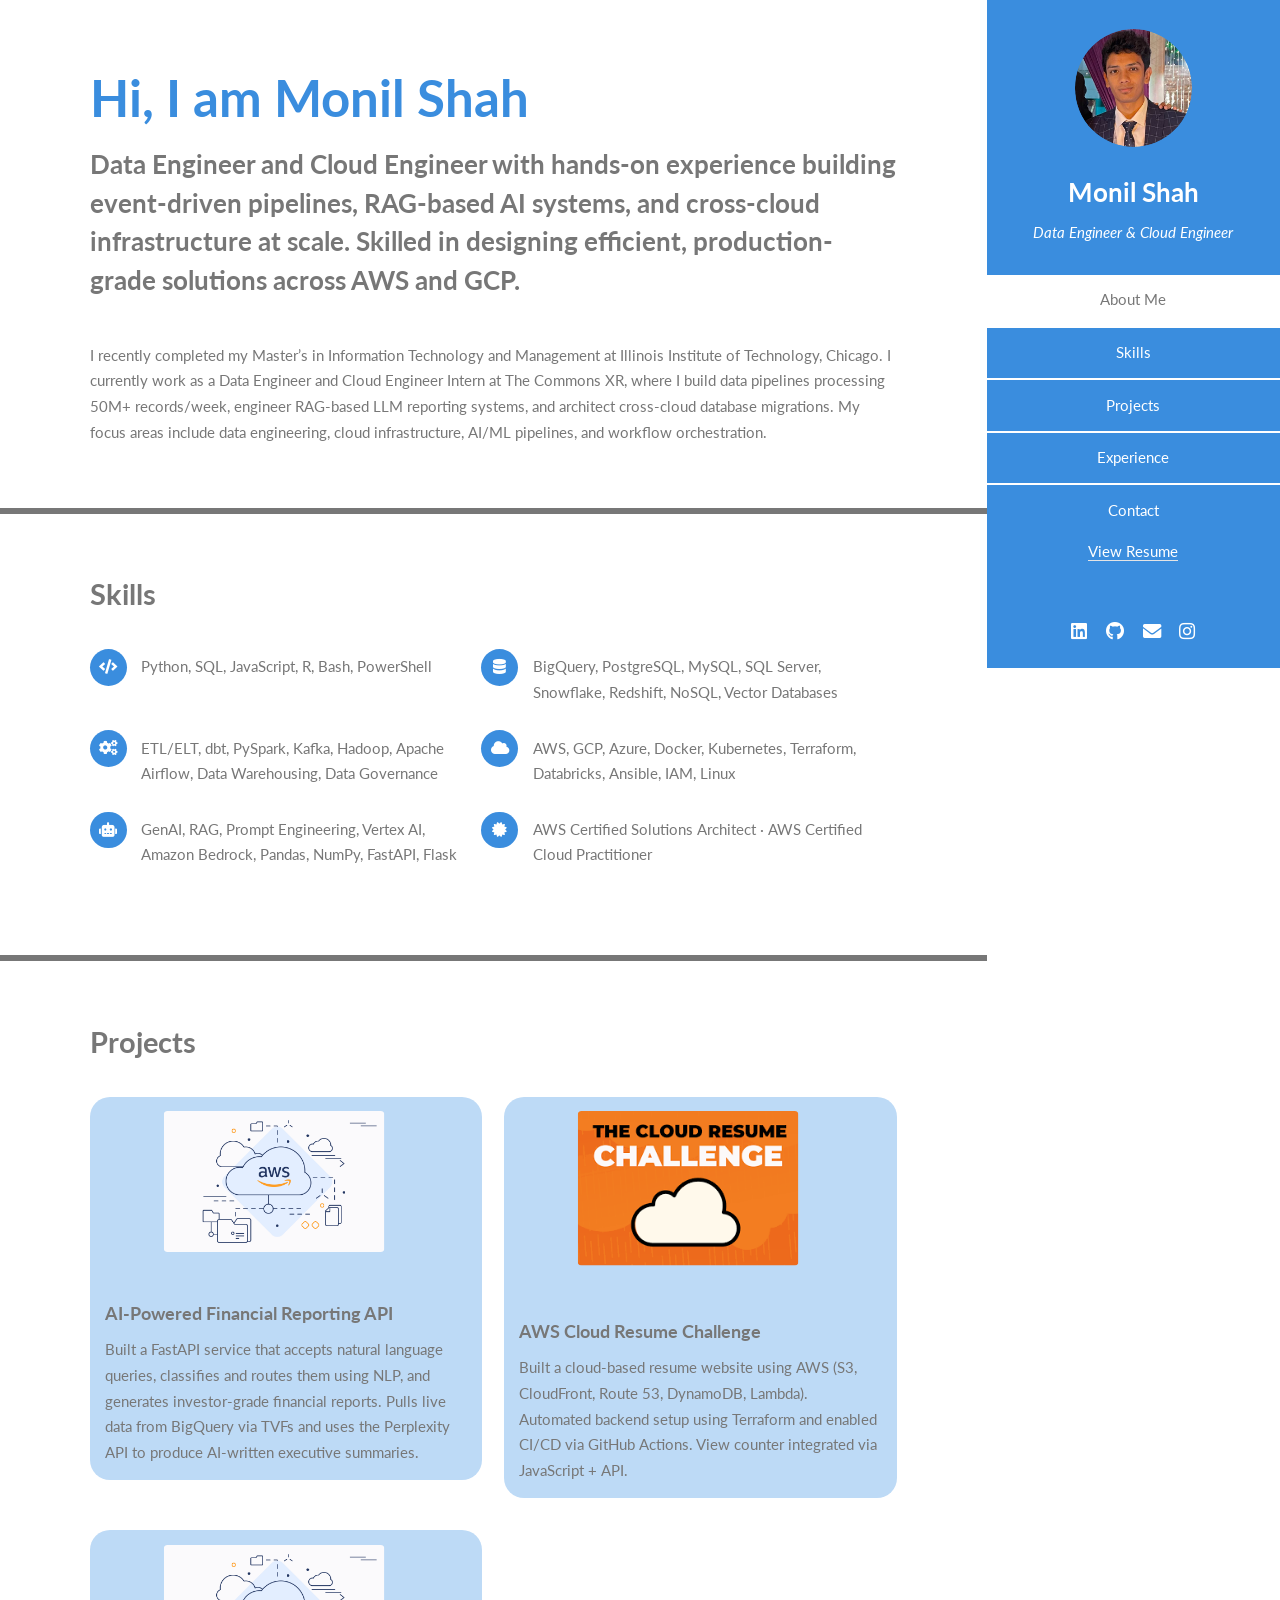
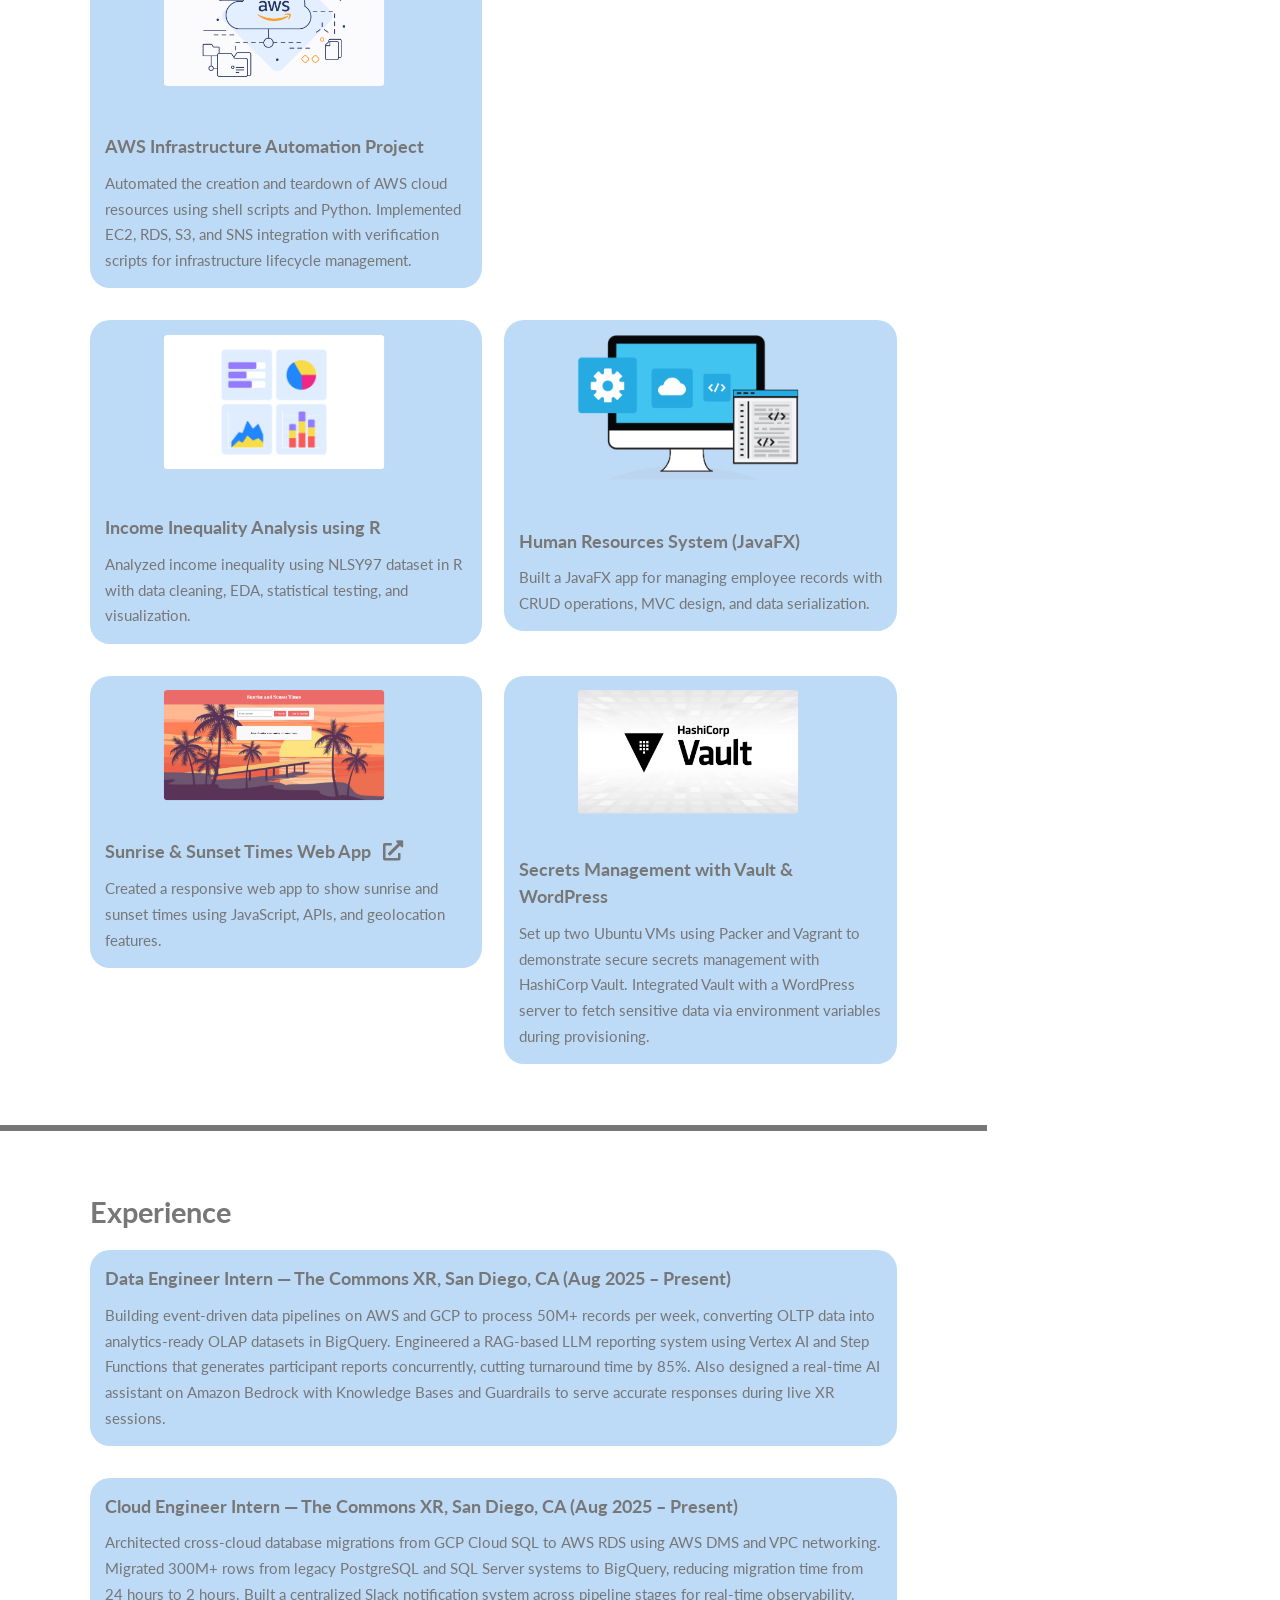
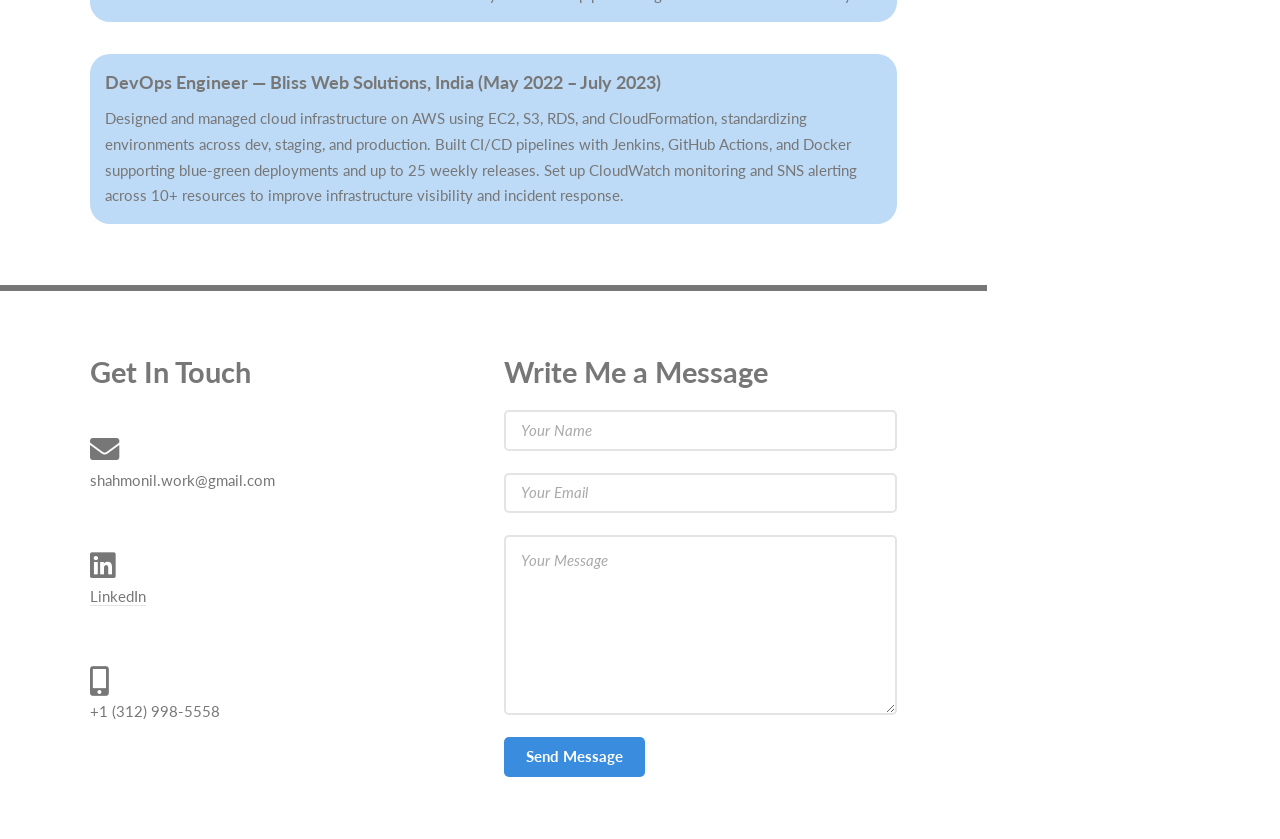
==== commit 5592c614: "update portfolio with current resume — experience, skills, and new project Co-Authored-By: Claude So" ====
--- a/index.html
+++ b/index.html
@@ -1,314 +1,339 @@
-<!DOCTYPE HTML>
-
-<html>
-	<head>
-		<title>Monil Shah</title>
-		<meta charset="utf-8" />
-		<meta name="viewport" content="width=device-width, initial-scale=1, user-scalable=no" />
-		<link rel="stylesheet" href="assets/css/main.css" />
-	</head>
-	<body class="is-preload">
-
-		<!-- Header -->
-			<section id="header">
-				<header>
-					<span class="image avatar"><img src="images/me.jpg" alt="" /></span>
-					<h1 id="logo"><a href="#">Monil Shah</a></h1>
-					<p>Cloud & DevOps Enthusiast</p>
-				</header>
-				<nav id="nav">
-					<ul>
-						<li><a href="#AboutMe" class="active">About Me</a></li>
-						<li><a href="#Skills">Skills</a></li>
-						<li><a href="#Projects">Projects</a></li>
-						<li><a href="#Experience">Experience</a></li>
-						<li><a href="#Contact">Contact</a></li>
-					</ul>
-					<p style="margin-top: 3px;">
-						<a href="https://github.com/Monil-23/Portfolio/blob/main/Monil_Resume.pdf" 
-						   target="_blank" 
-						   rel="noopener noreferrer">
-						  View Resume
-						</a>
-					  </p>
-
-				<!---	<p id="view-counter" style="margin-top: 3px; font-weight: bold;"></p>    #for cloud resume challenge view count -->
-				</nav>
-				<footer>
-					<ul class="icons">
-						<li><a href="https://linkedin.com/in/mshah023" class="icon brands fa-linkedin" target="_blank" rel="noopener noreferrer"></a></li>
-						<li><a href="https://github.com/Monil-23" class="icon brands fa-github" target="_blank" rel="noopener noreferrer"></a></li>
-						<li><a href="mailto:shahmonil.work@gmail.com" class="icon solid fa-envelope" target="_blank" rel="noopener noreferrer"></a></li>
-						<li><a href="https://www.instagram.com/monil23_" class="icon brands fa-instagram" target="_blank" rel="noopener noreferrer"></a></li>
-					</ul>
-				</footer>
-			</section>
-
-		<!-- Wrapper -->
-			<div id="wrapper">
-
-				<!-- Main -->
-					<div id="main">
-
-						<!-- One -->
-							<section id="AboutMe">
-								<div class="container">
-									<header class="major">
-										<h2>Hi, I am Monil Shah</h2>
-										<p>Cloud and DevOps-focused professional with hands-on experience in building cloud-native systems, automating infrastructure, and working on real-world deployment workflows. Skilled in designing efficient, scalable solutions using modern cloud tools and practices.</p>
-
-									</header>
-									<p>I am currently pursuing a Master’s in Information Technology and Management at IIT Chicago, with a focus on cloud computing, DevOps, and backend development.
-									   I have hands-on experience deploying and managing cloud-native applications, automating infrastructure workflows, and integrating services such as EC2, S3, RDS, IAM, and SNS. My primary areas of interest include infrastructure as code, cloud architecture, and scalable deployment pipelines.</p>
-								</div>
-								  
-							</section>
-
-						<!-- Two -->
-							<section id="Skills">
-								<div class="container">
-									<h3>Skills</h3>
-									<p></p>
-									<ul class="feature-icons">
-										<li class="icon solid fa-code">Python, JavaScript, C, Java, R, Bash</li>
-										<li class="icon solid fa-database">MySQL, RDBMS, AWS CloudFormation</li>
-										<li class="icon solid fa-cloud">AWS (EC2, S3, IAM, VPC, CloudWatch)</li>
-										<li class="icon solid fa-terminal">AWS CLI, Terraform, Linux</li>
-										<li class="icon solid fa-tools">Git, Docker, FastAPI, Pandas, NumPy</li>
-									</ul>
-									
-								</div>
-							</section>
-
-						<!-- Three -->
-						<section id="Projects">
-							<div class="container">
-							  <h3>Projects</h3>
-							  <p></p>
-						  
-							  <div class="features">
-						  
-								<!-- Row 1 -->
-								<div class="row">
-								  <div class="col-6 col-12-medium">
-									<article>
-										<a href="https://github.com/Monil-23/aws-cloud-resume-challenge" class="image">
-										<img src="images/cloudresume.png" alt="Cloud Resume Challenge Project" />
-										</a>
-										<div class="inner">
-										<h4>
-											<a href="https://github.com/Monil-23/aws-cloud-resume-challenge" target="_blank" rel="noopener noreferrer">
-											AWS Cloud Resume Challenge
-											</a>
-										</h4>
-										<p>Built a cloud-based resume website using AWS (S3, CloudFront, Route 53, DynamoDB, Lambda). Automated backend setup using Terraform and enabled CI/CD via GitHub Actions. View counter integrated via JavaScript + API.</p>
-										</div>
-									</article>
-								  </div>
-
-								  <div class="col-6 col-12-medium">
-									<article>
-										<a href="https://github.com/Monil-23/aws-cloud-automation" class="image">
-										  <img src="images/aws.png" alt="AWS Automation Project" />
-										</a>
-										<div class="inner">
-										  <h4>
-											<a href="https://github.com/Monil-23/aws-cloud-automation" target="_blank" rel="noopener noreferrer">
-											  AWS Infrastructure Automation Project
-											</a>
-										  </h4>
-										  <p>Automated the creation and teardown of AWS cloud resources using shell scripts and Python. Implemented EC2, RDS, S3, and SNS integration with verification scripts for infrastructure lifecycle management.</p>
-										</div>
-									  </article>									  
-								  </div>
-						  
-								  
-								</div>
-						  
-								<!-- Row 2 -->
-								<div class="row">
-								  <div class="col-6 col-12-medium">
-									<article>
-									  <a href="https://github.com/Monil-23/r-analysis-income-gender" class="image"><img src="images/data.jpg" alt="" /></a>
-									  <div class="inner">
-										<h4>
-											<a href="https://github.com/Monil-23/r-analysis-income-gender" target="_blank" rel="noopener noreferrer">
-												Income Inequality Analysis using R
-											</a>
-										  </h4>
-										<p>Analyzed income inequality using NLSY97 dataset in R with data cleaning, EDA, statistical testing, and visualization.</p>
-									  </div>
-									</article>
-								  </div>
-
-								  <div class="col-6 col-12-medium">
-									<article>
-									  <a href="https://github.com/Monil-23/JavaProject" class="image"><img src="images/java.png" alt="" /></a>
-									  <div class="inner">
-										<h4>
-											<a href="https://github.com/Monil-23/JavaProject" target="_blank" rel="noopener noreferrer">
-												Human Resources System (JavaFX)
-											</a>
-										  </h4>
-										<p>Built a JavaFX app for managing employee records with CRUD operations, MVC design, and data serialization.</p>
-									  </div>
-									</article>
-								  </div>
-								</div>
-								  
-								  
-						  
-								<!-- Row 3 -->
-								<div class="row">
-								  <div class="col-6 col-12-medium">
-									<article>
-									  <a href="https://github.com/Monil-23/WebApp" class="image"><img src="images/Web.png" alt="" /></a>
-									  <div class="inner">
-
-										<h4>
-											<a href="https://github.com/Monil-23/WebApp" target="_blank" rel="noopener noreferrer">
-												Sunrise & Sunset Times Web App &nbsp; 
-											</a>
-											<a href="https://monil-23.github.io/WebApp/" target="_blank" class="icon solid fa-external-link-alt" style="font-size: 1.1em;" title="Go to website"></a>
-										  </h4>
-
-										<p>Created a responsive web app to show sunrise and sunset times using JavaScript, APIs, and geolocation features.</p>
-									  </div>
-									</article>
-								  </div>
-
-								  <div class="col-6 col-12-medium">
-									<article>
-									  <a href="https://github.com/Monil-23/vault-packer-wordpress-project" class="image"><img src="images/vault.jpg" alt="" /></a>
-									  <div class="inner">
-										<h4>
-											<a href="https://github.com/Monil-23/vault-packer-wordpress-project" target="_blank" rel="noopener noreferrer">
-												Secrets Management with Vault & WordPress
-											</a>
-										  </h4>
-										<p>Set up two Ubuntu VMs using Packer and Vagrant to demonstrate secure secrets management with HashiCorp Vault. Integrated Vault with a WordPress server to fetch sensitive data via environment variables during provisioning.</p>
-									  </div>
-									</article>
-								  </div>
-						  
-								 <!-- <div class="col-6 col-12-medium">
-									<article>
-									  <a href="#" class="image"><img src="images/pic02.jpg" alt="" /></a>
-									  <div class="inner">
-										<h4>Project 6 Title</h4>
-										<p>Short description of your 6th project goes here. Add key features or tech stack summary.</p>
-									  </div>
-									</article>
-								  </div>-->
-								</div>
-						  
-							  </div> 
-						  
-							</div>
-						  </section>
-						  
-					
-						<!-- four -->
-						<section id="Experience">
-							<div class="container">
-							  <h3>Experience</h3>
-						  
-							  <div class="features">
-						  
-								<div class="row">
-									<div class="col-12">
-										<article>
-											<div class="inner">
-											  <h4>Teaching Assistant – Illinois Institute of Technology, Chicago, IL (Jan 2024 - May 2025)</h4>
-											  <p>Assisted in teaching courses including Microsoft OS, Linux OS, OS Security, and Intro to Data Networks. Responsibilities included grading assignments, providing feedback, resolving student queries, and conducting office hours to support students with operating systems and security concepts.</p>
-											</div>
-										  </article>									  
-									</div>
-								  <div class="col-12">
-									<article>
-										<div class="inner">
-										  <h4>Cloud & DevOps Intern – Bliss Web Solutions, India (Jan 2023 - May 2023)</h4>
-										  <p>Worked on deploying and managing client websites on Linux servers with a focus on performance optimization and security. Automated routine operational tasks, implemented CI/CD pipelines using Git and shell scripting, and collaborated with the development team for troubleshooting and release management.</p>
-										</div>
-									  </article>
-									  
-								  </div>
-						  	   </div>
-						  	 </div>
-							</div>
-						  </section>
-
-							<section id="Contact">
-								<div class="container">
-								  <div class="row">
-							  
-									<div class="col-6 col-12-medium">
-										<h3>Get In Touch</h3><br>
-									  
-										<div class="contact-info">
-									  
-										  <p>
-											<a href="mailto:shahmonil.work@gmail.com" class="icon solid fa-envelope fa-2x" target="_blank" rel="noopener noreferrer">
-											  <span class="label">Email</span>
-											</a><br>
-											shahmonil.work@gmail.com
-										  </p><br>
-									  
-										  <p>
-											<a href="https://linkedin.com/in/mshah023" class="icon brands fa-linkedin fa-2x" target="_blank" rel="noopener noreferrer"></a><br>
-											<a href="https://linkedin.com/in/mshah023" target="_blank" rel="noopener noreferrer">
-											  LinkedIn
-											</a>
-										  </p>
-										  <br>
-									  
-										  <p>
-											<i class="icon solid fa-mobile-alt fa-2x"></i><br>
-											+1 (312) 998-5558
-										  </p>
-									  
-										</div>
-									  </div>
-									  
-							  
-									<!-- RIGHT SIDE -->
-									<div class="col-6 col-12-medium">
-									  <h3>Write Me a Message</h3>
-									  <form method="post" action="#">
-										<div class="row gtr-uniform">
-										  <div class="col-12">
-											<input type="text" name="name" id="name" placeholder="Your Name" />
-										  </div>
-										  <div class="col-12">
-											<input type="email" name="email" id="email" placeholder="Your Email" />
-										  </div>
-										  <div class="col-12">
-											<textarea name="message" id="message" placeholder="Your Message" rows="6"></textarea>
-										  </div>
-										  <div class="col-12">
-											<ul class="actions">
-											  <li><input type="submit" value="Send Message" class="primary" /></li>
-											</ul>
-										  </div>
-										</div>
-									  </form>
-									</div>
-							  
-								  </div>
-								</div>
-							  </section>
-					</div>
-
-			</div>
-
-		<!-- Scripts -->
-			<script src="assets/js/jquery.min.js"></script>
-			<script src="assets/js/jquery.scrollex.min.js"></script>
-			<script src="assets/js/jquery.scrolly.min.js"></script>
-			<script src="assets/js/browser.min.js"></script>
-			<script src="assets/js/breakpoints.min.js"></script>
-			<script src="assets/js/util.js"></script>
-			<script src="assets/js/main.js"></script>
-
-	</body>
+<!DOCTYPE HTML>
+
+<html>
+	<head>
+		<title>Monil Shah</title>
+		<meta charset="utf-8" />
+		<meta name="viewport" content="width=device-width, initial-scale=1, user-scalable=no" />
+		<link rel="stylesheet" href="assets/css/main.css" />
+	</head>
+	<body class="is-preload">
+
+		<!-- Header -->
+			<section id="header">
+				<header>
+					<span class="image avatar"><img src="images/me.jpg" alt="" /></span>
+					<h1 id="logo"><a href="#">Monil Shah</a></h1>
+					<p>Data Engineer & Cloud Engineer</p>
+				</header>
+				<nav id="nav">
+					<ul>
+						<li><a href="#AboutMe" class="active">About Me</a></li>
+						<li><a href="#Skills">Skills</a></li>
+						<li><a href="#Projects">Projects</a></li>
+						<li><a href="#Experience">Experience</a></li>
+						<li><a href="#Contact">Contact</a></li>
+					</ul>
+					<p style="margin-top: 3px;">
+						<a href="https://github.com/Monil-23/Portfolio/blob/main/Monil_Resume.pdf" 
+						   target="_blank" 
+						   rel="noopener noreferrer">
+						  View Resume
+						</a>
+					  </p>
+
+				<!---	<p id="view-counter" style="margin-top: 3px; font-weight: bold;"></p>    #for cloud resume challenge view count -->
+				</nav>
+				<footer>
+					<ul class="icons">
+						<li><a href="https://linkedin.com/in/mshah023" class="icon brands fa-linkedin" target="_blank" rel="noopener noreferrer"></a></li>
+						<li><a href="https://github.com/Monil-23" class="icon brands fa-github" target="_blank" rel="noopener noreferrer"></a></li>
+						<li><a href="mailto:shahmonil.work@gmail.com" class="icon solid fa-envelope" target="_blank" rel="noopener noreferrer"></a></li>
+						<li><a href="https://www.instagram.com/monil23_" class="icon brands fa-instagram" target="_blank" rel="noopener noreferrer"></a></li>
+					</ul>
+				</footer>
+			</section>
+
+		<!-- Wrapper -->
+			<div id="wrapper">
+
+				<!-- Main -->
+					<div id="main">
+
+						<!-- One -->
+							<section id="AboutMe">
+								<div class="container">
+									<header class="major">
+										<h2>Hi, I am Monil Shah</h2>
+										<p>Data Engineer and Cloud Engineer with hands-on experience building event-driven pipelines, RAG-based AI systems, and cross-cloud infrastructure at scale. Skilled in designing efficient, production-grade solutions across AWS and GCP.</p>
+
+									</header>
+									<p>I recently completed my Master’s in Information Technology and Management at Illinois Institute of Technology, Chicago. I currently work as a Data Engineer and Cloud Engineer Intern at The Commons XR, where I build data pipelines processing 50M+ records/week, engineer RAG-based LLM reporting systems, and architect cross-cloud database migrations. My focus areas include data engineering, cloud infrastructure, AI/ML pipelines, and workflow orchestration.</p>
+								</div>
+								  
+							</section>
+
+						<!-- Two -->
+							<section id="Skills">
+								<div class="container">
+									<h3>Skills</h3>
+									<p></p>
+									<ul class="feature-icons">
+										<li class="icon solid fa-code">Python, SQL, JavaScript, R, Bash, PowerShell</li>
+										<li class="icon solid fa-database">BigQuery, PostgreSQL, MySQL, SQL Server, Snowflake, Redshift, NoSQL, Vector Databases</li>
+										<li class="icon solid fa-cogs">ETL/ELT, dbt, PySpark, Kafka, Hadoop, Apache Airflow, Data Warehousing, Data Governance</li>
+										<li class="icon solid fa-cloud">AWS, GCP, Azure, Docker, Kubernetes, Terraform, Databricks, Ansible, IAM, Linux</li>
+										<li class="icon solid fa-robot">GenAI, RAG, Prompt Engineering, Vertex AI, Amazon Bedrock, Pandas, NumPy, FastAPI, Flask</li>
+										<li class="icon solid fa-certificate">AWS Certified Solutions Architect · AWS Certified Cloud Practitioner</li>
+									</ul>
+									
+								</div>
+							</section>
+
+						<!-- Three -->
+						<section id="Projects">
+							<div class="container">
+							  <h3>Projects</h3>
+							  <p></p>
+						  
+							  <div class="features">
+						  
+								<!-- Row 1 -->
+								<div class="row">
+								  <div class="col-6 col-12-medium">
+									<article>
+										<a href="https://github.com/Monil-23" class="image">
+										<img src="images/aws.png" alt="AI Financial Reporting API" />
+										</a>
+										<div class="inner">
+										<h4>
+											<a href="https://github.com/Monil-23" target="_blank" rel="noopener noreferrer">
+											AI-Powered Financial Reporting API
+											</a>
+										</h4>
+										<p>Built a FastAPI service that accepts natural language queries, classifies and routes them using NLP, and generates investor-grade financial reports. Pulls live data from BigQuery via TVFs and uses the Perplexity API to produce AI-written executive summaries.</p>
+										</div>
+									</article>
+								  </div>
+
+								  <div class="col-6 col-12-medium">
+									<article>
+										<a href="https://github.com/Monil-23/aws-cloud-resume-challenge" class="image">
+										<img src="images/cloudresume.png" alt="Cloud Resume Challenge Project" />
+										</a>
+										<div class="inner">
+										<h4>
+											<a href="https://github.com/Monil-23/aws-cloud-resume-challenge" target="_blank" rel="noopener noreferrer">
+											AWS Cloud Resume Challenge
+											</a>
+										</h4>
+										<p>Built a cloud-based resume website using AWS (S3, CloudFront, Route 53, DynamoDB, Lambda). Automated backend setup using Terraform and enabled CI/CD via GitHub Actions. View counter integrated via JavaScript + API.</p>
+										</div>
+									</article>
+								  </div>
+								</div>
+
+								<!-- Row 2 -->
+								<div class="row">
+								  <div class="col-6 col-12-medium">
+									<article>
+										<a href="https://github.com/Monil-23/aws-cloud-automation" class="image">
+										  <img src="images/aws.png" alt="AWS Automation Project" />
+										</a>
+										<div class="inner">
+										  <h4>
+											<a href="https://github.com/Monil-23/aws-cloud-automation" target="_blank" rel="noopener noreferrer">
+											  AWS Infrastructure Automation Project
+											</a>
+										  </h4>
+										  <p>Automated the creation and teardown of AWS cloud resources using shell scripts and Python. Implemented EC2, RDS, S3, and SNS integration with verification scripts for infrastructure lifecycle management.</p>
+										</div>
+									  </article>
+								  </div>
+								</div>
+
+								<!-- Row 3 -->
+								<div class="row">
+								  <div class="col-6 col-12-medium">
+									<article>
+									  <a href="https://github.com/Monil-23/r-analysis-income-gender" class="image"><img src="images/data.jpg" alt="" /></a>
+									  <div class="inner">
+										<h4>
+											<a href="https://github.com/Monil-23/r-analysis-income-gender" target="_blank" rel="noopener noreferrer">
+												Income Inequality Analysis using R
+											</a>
+										  </h4>
+										<p>Analyzed income inequality using NLSY97 dataset in R with data cleaning, EDA, statistical testing, and visualization.</p>
+									  </div>
+									</article>
+								  </div>
+
+								  <div class="col-6 col-12-medium">
+									<article>
+									  <a href="https://github.com/Monil-23/JavaProject" class="image"><img src="images/java.png" alt="" /></a>
+									  <div class="inner">
+										<h4>
+											<a href="https://github.com/Monil-23/JavaProject" target="_blank" rel="noopener noreferrer">
+												Human Resources System (JavaFX)
+											</a>
+										  </h4>
+										<p>Built a JavaFX app for managing employee records with CRUD operations, MVC design, and data serialization.</p>
+									  </div>
+									</article>
+								  </div>
+								</div>
+								  
+								  
+						  
+								<!-- Row 4 -->
+								<div class="row">
+								  <div class="col-6 col-12-medium">
+									<article>
+									  <a href="https://github.com/Monil-23/WebApp" class="image"><img src="images/Web.png" alt="" /></a>
+									  <div class="inner">
+
+										<h4>
+											<a href="https://github.com/Monil-23/WebApp" target="_blank" rel="noopener noreferrer">
+												Sunrise & Sunset Times Web App &nbsp; 
+											</a>
+											<a href="https://monil-23.github.io/WebApp/" target="_blank" class="icon solid fa-external-link-alt" style="font-size: 1.1em;" title="Go to website"></a>
+										  </h4>
+
+										<p>Created a responsive web app to show sunrise and sunset times using JavaScript, APIs, and geolocation features.</p>
+									  </div>
+									</article>
+								  </div>
+
+								  <div class="col-6 col-12-medium">
+									<article>
+									  <a href="https://github.com/Monil-23/vault-packer-wordpress-project" class="image"><img src="images/vault.jpg" alt="" /></a>
+									  <div class="inner">
+										<h4>
+											<a href="https://github.com/Monil-23/vault-packer-wordpress-project" target="_blank" rel="noopener noreferrer">
+												Secrets Management with Vault & WordPress
+											</a>
+										  </h4>
+										<p>Set up two Ubuntu VMs using Packer and Vagrant to demonstrate secure secrets management with HashiCorp Vault. Integrated Vault with a WordPress server to fetch sensitive data via environment variables during provisioning.</p>
+									  </div>
+									</article>
+								  </div>
+						  
+								 <!-- <div class="col-6 col-12-medium">
+									<article>
+									  <a href="#" class="image"><img src="images/pic02.jpg" alt="" /></a>
+									  <div class="inner">
+										<h4>Project 6 Title</h4>
+										<p>Short description of your 6th project goes here. Add key features or tech stack summary.</p>
+									  </div>
+									</article>
+								  </div>-->
+								</div>
+						  
+							  </div> 
+						  
+							</div>
+						  </section>
+						  
+					
+						<!-- four -->
+						<section id="Experience">
+							<div class="container">
+							  <h3>Experience</h3>
+						  
+							  <div class="features">
+						  
+								<div class="row">
+									<div class="col-12">
+										<article>
+											<div class="inner">
+											  <h4>Data Engineer Intern — The Commons XR, San Diego, CA (Aug 2025 – Present)</h4>
+											  <p>Building event-driven data pipelines on AWS and GCP to process 50M+ records per week, converting OLTP data into analytics-ready OLAP datasets in BigQuery. Engineered a RAG-based LLM reporting system using Vertex AI and Step Functions that generates participant reports concurrently, cutting turnaround time by 85%. Also designed a real-time AI assistant on Amazon Bedrock with Knowledge Bases and Guardrails to serve accurate responses during live XR sessions.</p>
+											</div>
+										  </article>
+									</div>
+									<div class="col-12">
+										<article>
+											<div class="inner">
+											  <h4>Cloud Engineer Intern — The Commons XR, San Diego, CA (Aug 2025 – Present)</h4>
+											  <p>Architected cross-cloud database migrations from GCP Cloud SQL to AWS RDS using AWS DMS and VPC networking. Migrated 300M+ rows from legacy PostgreSQL and SQL Server systems to BigQuery, reducing migration time from 24 hours to 2 hours. Built a centralized Slack notification system across pipeline stages for real-time observability.</p>
+											</div>
+										  </article>
+									</div>
+								  <div class="col-12">
+									<article>
+										<div class="inner">
+										  <h4>DevOps Engineer — Bliss Web Solutions, India (May 2022 – July 2023)</h4>
+										  <p>Designed and managed cloud infrastructure on AWS using EC2, S3, RDS, and CloudFormation, standardizing environments across dev, staging, and production. Built CI/CD pipelines with Jenkins, GitHub Actions, and Docker supporting blue-green deployments and up to 25 weekly releases. Set up CloudWatch monitoring and SNS alerting across 10+ resources to improve infrastructure visibility and incident response.</p>
+										</div>
+									  </article>
+
+								  </div>
+						  	   </div>
+						  	 </div>
+							</div>
+						  </section>
+
+							<section id="Contact">
+								<div class="container">
+								  <div class="row">
+							  
+									<div class="col-6 col-12-medium">
+										<h3>Get In Touch</h3><br>
+									  
+										<div class="contact-info">
+									  
+										  <p>
+											<a href="mailto:shahmonil.work@gmail.com" class="icon solid fa-envelope fa-2x" target="_blank" rel="noopener noreferrer">
+											  <span class="label">Email</span>
+											</a><br>
+											shahmonil.work@gmail.com
+										  </p><br>
+									  
+										  <p>
+											<a href="https://linkedin.com/in/mshah023" class="icon brands fa-linkedin fa-2x" target="_blank" rel="noopener noreferrer"></a><br>
+											<a href="https://linkedin.com/in/mshah023" target="_blank" rel="noopener noreferrer">
+											  LinkedIn
+											</a>
+										  </p>
+										  <br>
+									  
+										  <p>
+											<i class="icon solid fa-mobile-alt fa-2x"></i><br>
+											+1 (312) 998-5558
+										  </p>
+									  
+										</div>
+									  </div>
+									  
+							  
+									<!-- RIGHT SIDE -->
+									<div class="col-6 col-12-medium">
+									  <h3>Write Me a Message</h3>
+									  <form method="post" action="#">
+										<div class="row gtr-uniform">
+										  <div class="col-12">
+											<input type="text" name="name" id="name" placeholder="Your Name" />
+										  </div>
+										  <div class="col-12">
+											<input type="email" name="email" id="email" placeholder="Your Email" />
+										  </div>
+										  <div class="col-12">
+											<textarea name="message" id="message" placeholder="Your Message" rows="6"></textarea>
+										  </div>
+										  <div class="col-12">
+											<ul class="actions">
+											  <li><input type="submit" value="Send Message" class="primary" /></li>
+											</ul>
+										  </div>
+										</div>
+									  </form>
+									</div>
+							  
+								  </div>
+								</div>
+							  </section>
+					</div>
+
+			</div>
+
+		<!-- Scripts -->
+			<script src="assets/js/jquery.min.js"></script>
+			<script src="assets/js/jquery.scrollex.min.js"></script>
+			<script src="assets/js/jquery.scrolly.min.js"></script>
+			<script src="assets/js/browser.min.js"></script>
+			<script src="assets/js/breakpoints.min.js"></script>
+			<script src="assets/js/util.js"></script>
+			<script src="assets/js/main.js"></script>
+
+	</body>
 </html>
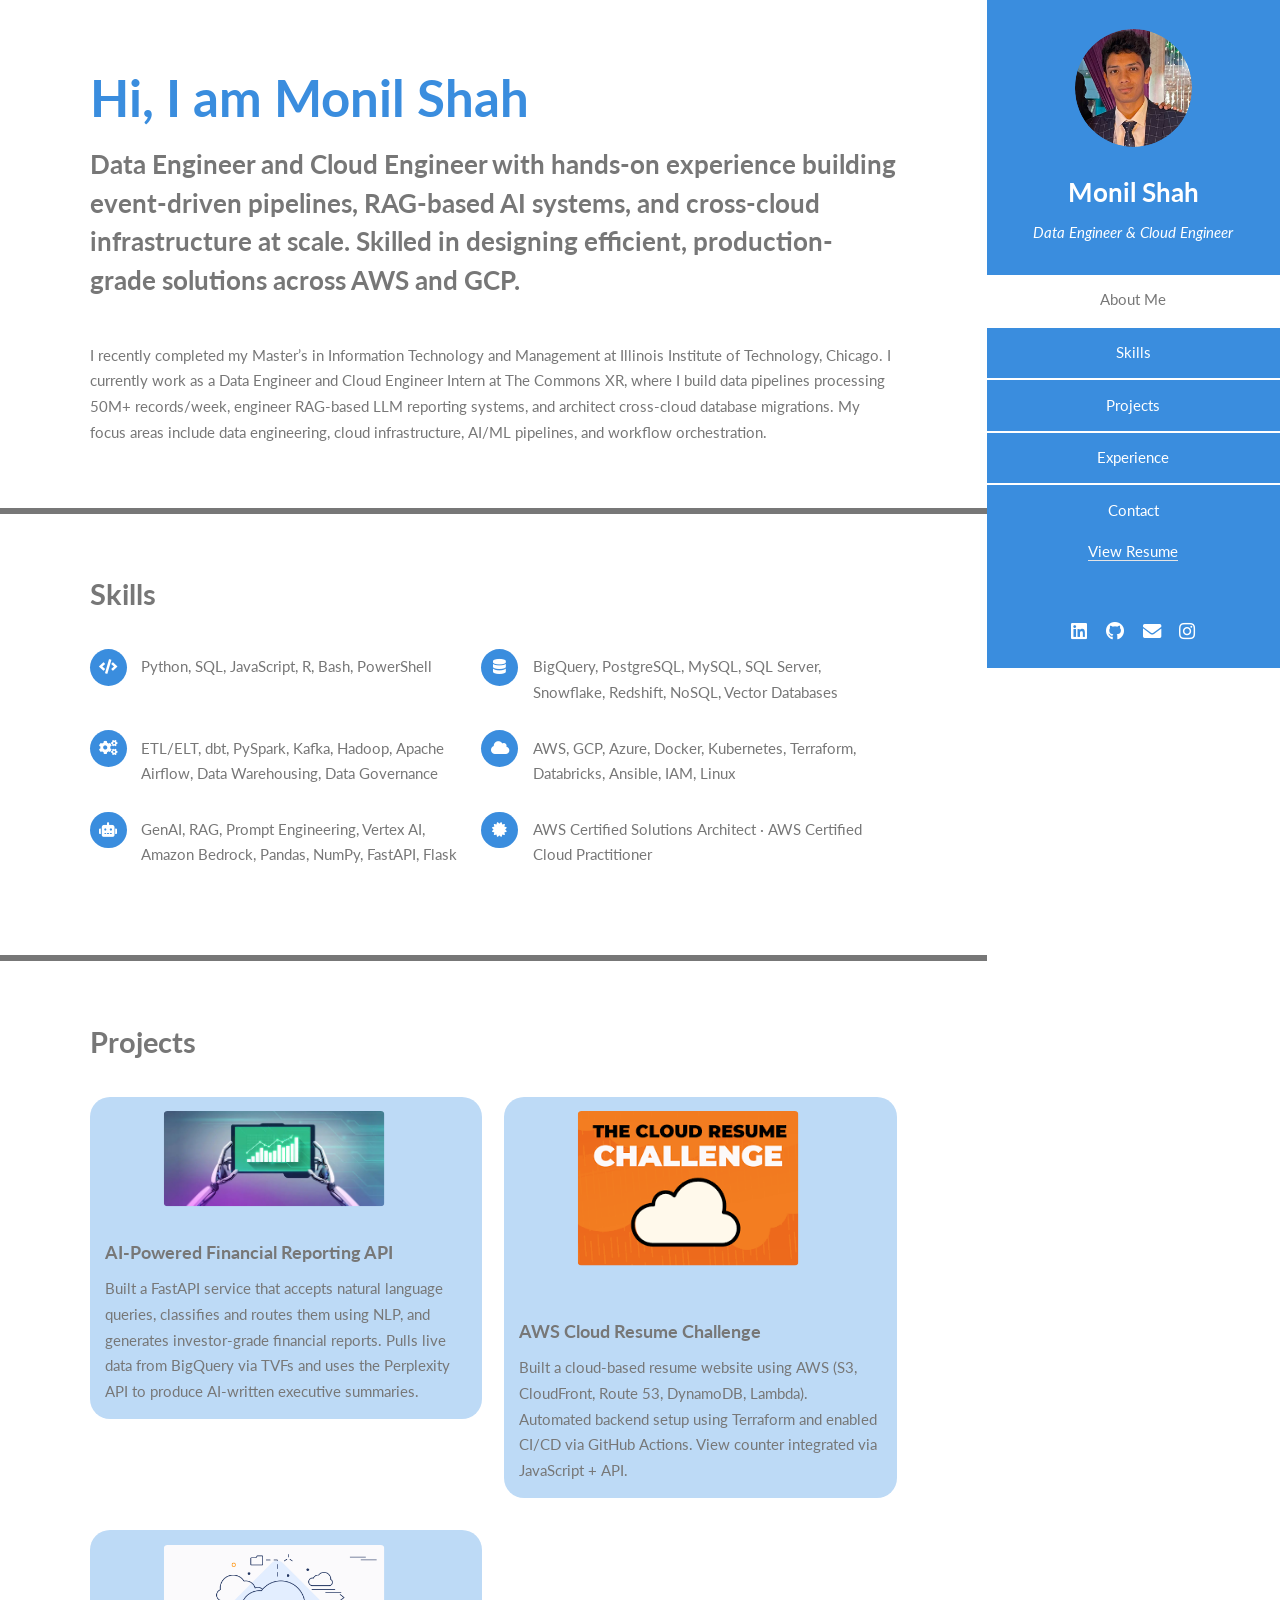
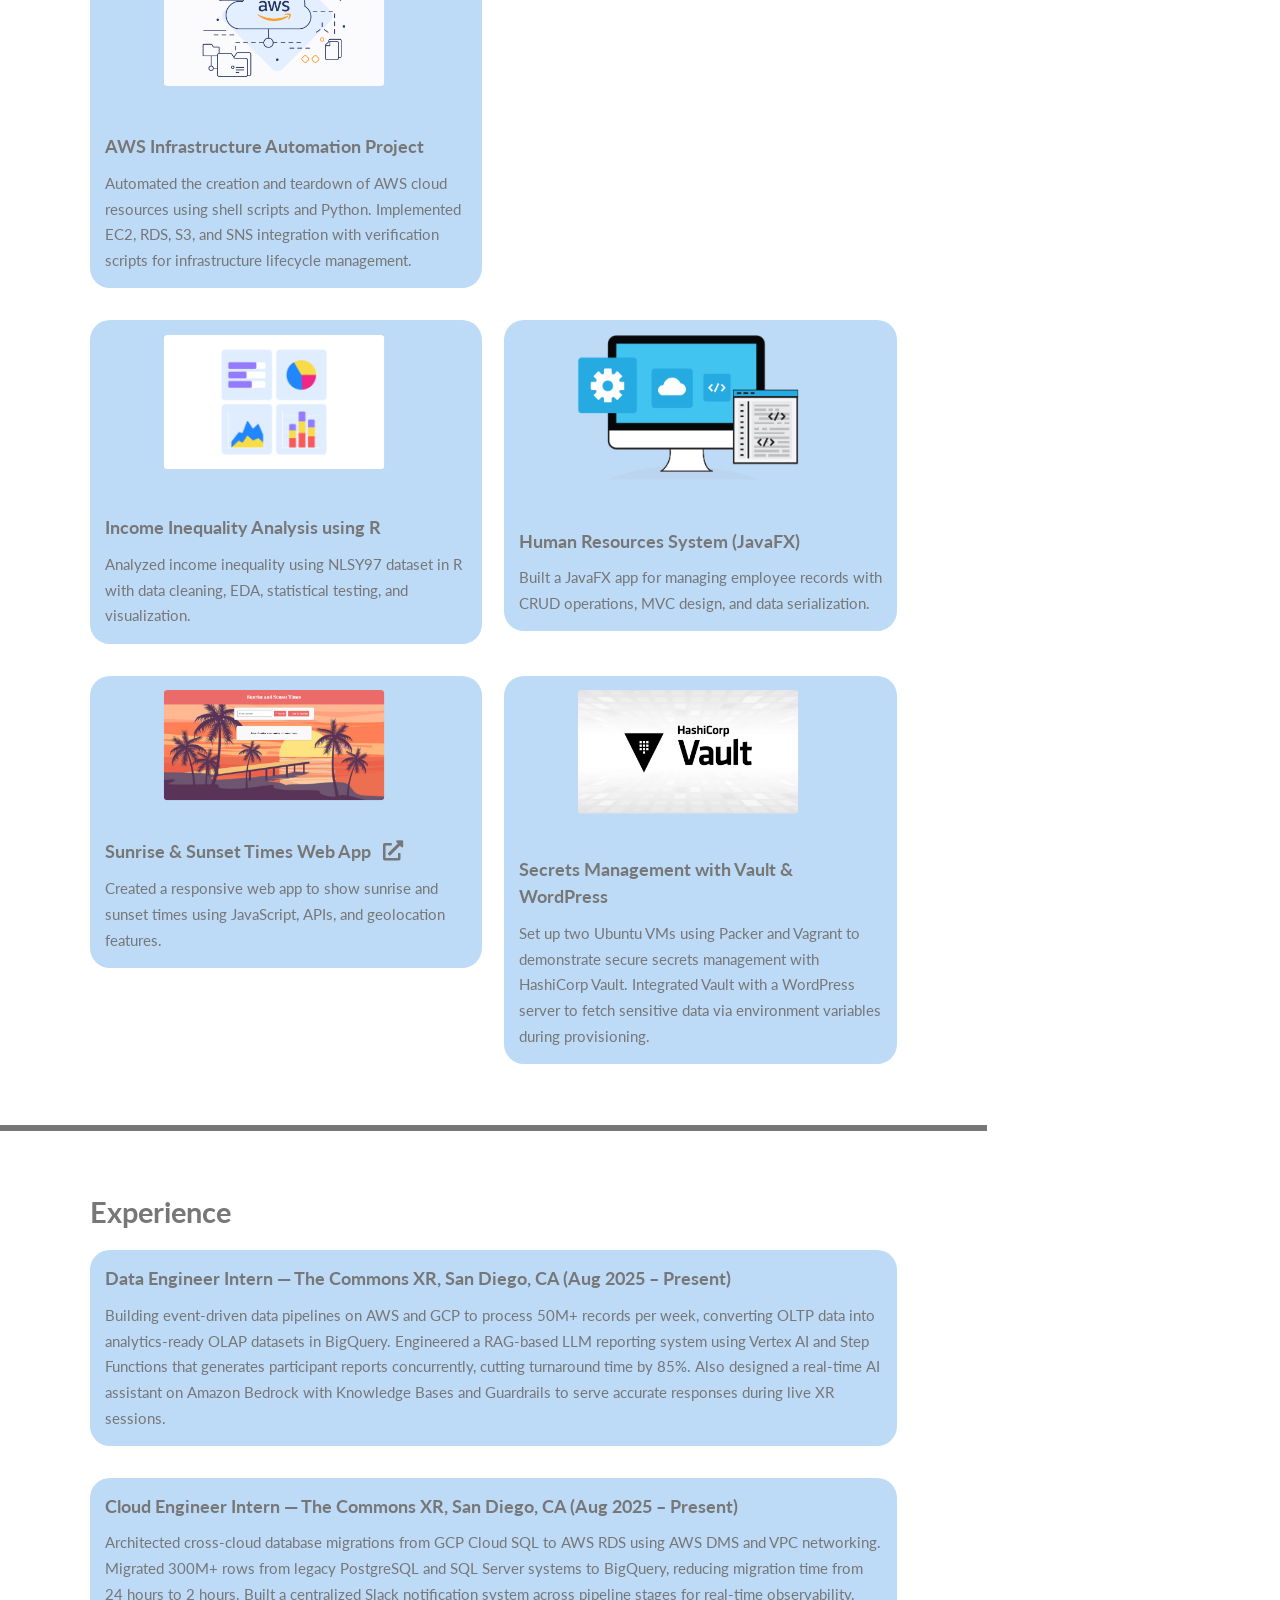
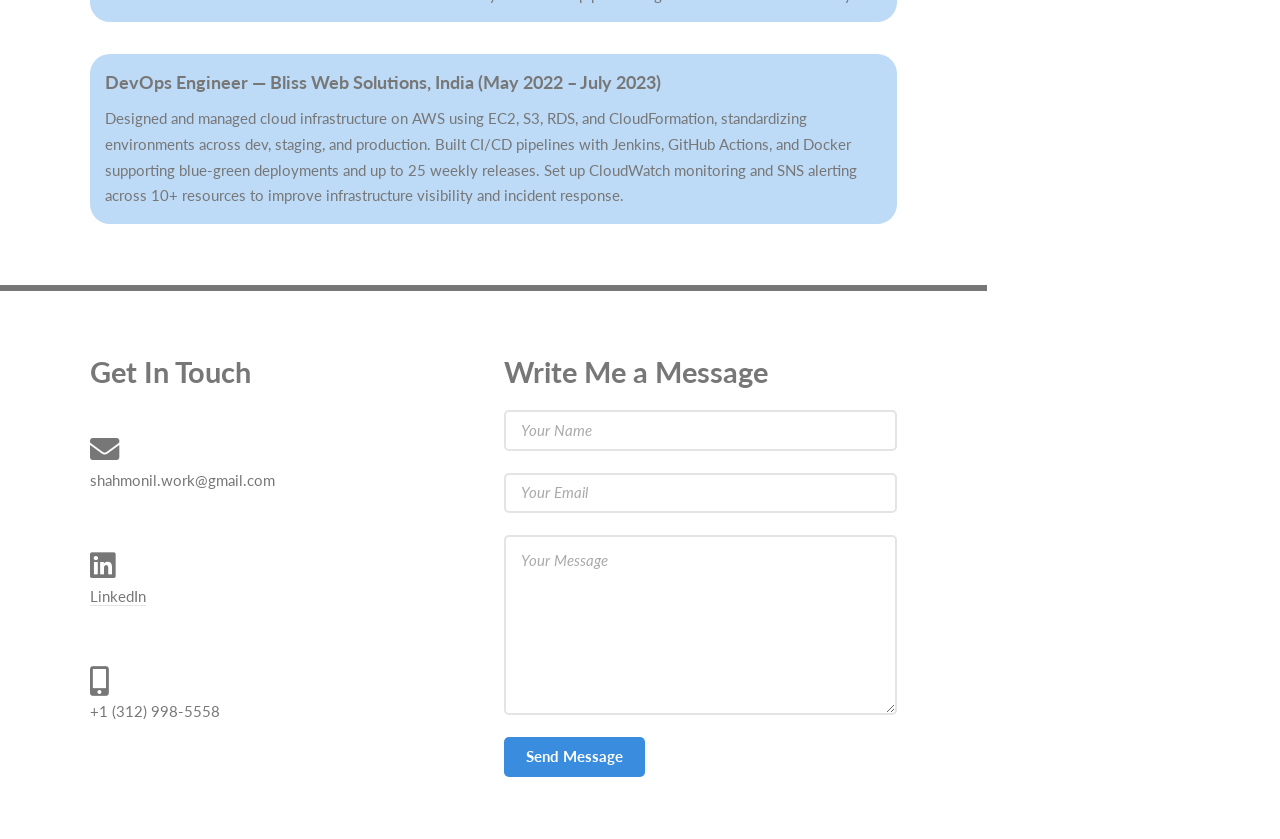
==== commit e778dc54: "update AI finance project image" ====
--- a/index.html
+++ b/index.html
@@ -93,7 +93,7 @@
 								  <div class="col-6 col-12-medium">
 									<article>
 										<a href="https://github.com/Monil-23" class="image">
-										<img src="images/aws.png" alt="AI Financial Reporting API" />
+										<img src="images/ai-finance.jpg" alt="AI Financial Reporting API" />
 										</a>
 										<div class="inner">
 										<h4>
